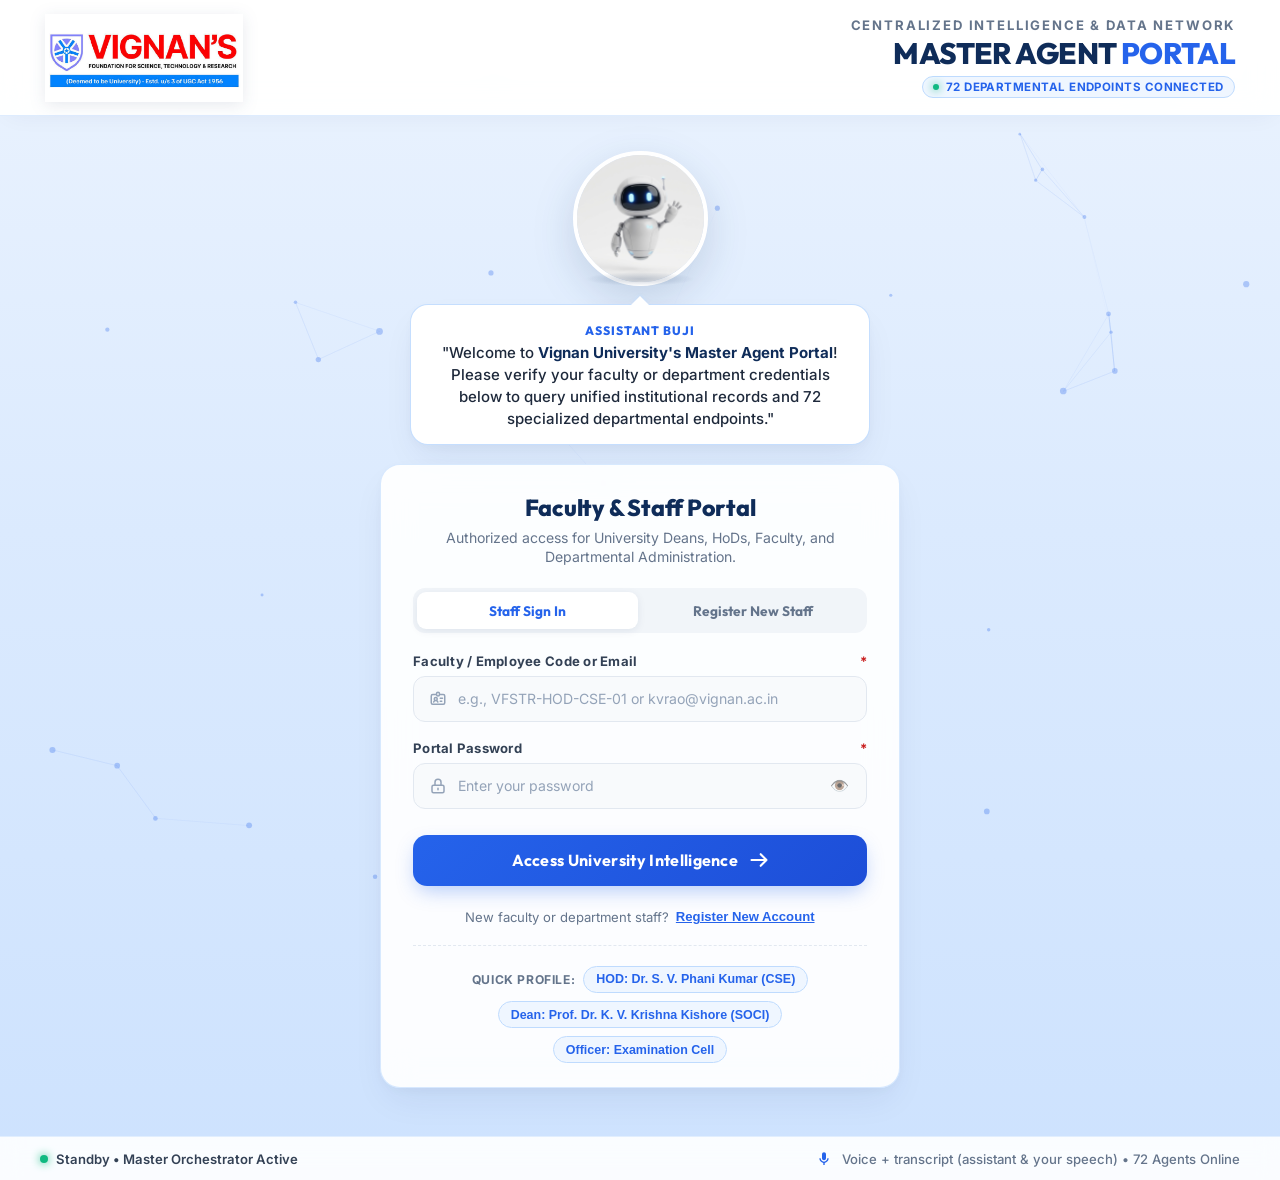
==== public/index.html @ 3d1f936a "feat: integrate official CSE faculty registry (157 members) and department leadership" ====
<!DOCTYPE html>
<html lang="en">
<head>
  <meta charset="UTF-8">
  <meta name="viewport" content="width=device-width, initial-scale=1.0">
  <title>Vignan's University — Master Agent Enterprise Portal</title>
  <meta name="description" content="Official Master Agent Orchestration Portal for Vignan's Foundation for Science, Technology & Research — Unified Intelligence & Departmental Data Access.">
  
  <link rel="stylesheet" href="styles/theme.css?v=9">
  <link rel="stylesheet" href="styles/login.css?v=9">
  <link rel="stylesheet" href="styles/chat.css?v=9">
  
  <!-- Favicon -->
  <link rel="icon" type="image/jpeg" href="assets/vignan university logo.jiff">
</head>
<body>

  <!-- Interactive Constellation Network Canvas (Symbolizing 40 Connected Departmental Agents) -->
  <canvas id="networkCanvas"></canvas>

  <!-- Top University Branding Header -->
  <header class="vignan-header">
    <div class="header-left">
      <img src="assets/vignan university logo.jiff" alt="Vignan's University Logo" class="university-brand-img">
    </div>
    
    <div class="header-right">
      <div class="cse-subtitle">CENTRALIZED INTELLIGENCE &amp; DATA NETWORK</div>
      <h1 class="event-main-title">MASTER AGENT <span>PORTAL</span></h1>
      <div class="master-badge-tag">
        <span class="pulse-dot"></span>
        72 Departmental Endpoints Connected
      </div>
    </div>
  </header>

  <!-- Main Portal Body -->
  <main class="portal-main">

    <!-- =======================================================================
         VIEW 1: FACULTY & STAFF AUTHENTICATION (Initial View)
         ======================================================================= -->
    <section id="loginSection" class="portal-container">
      
      <!-- Buji 3D Mascot Hero -->
      <div class="mascot-hero-section">
        <div class="mascot-avatar-wrapper">
          <img src="assets/buji.jpg" alt="Buji - University Agentic Assistant" class="mascot-avatar-img" id="bujiAvatar">
          <div class="mascot-shadow"></div>
        </div>

        <div class="buji-speech-bubble" id="bujiSpeechBubble">
          <span class="buji-tag">Assistant Buji</span>
          <p class="buji-message" id="bujiGreetingText">
            "Welcome to <strong>Vignan University's Master Agent Portal</strong>! Please verify your faculty or department credentials below to query unified institutional records and 72 specialized departmental endpoints."
          </p>
        </div>
      </div>

      <!-- Auth Card -->
      <div class="auth-card">
        <div class="auth-card-header">
          <h2 class="auth-title">Faculty &amp; Staff Portal</h2>
          <p class="auth-desc">Authorized access for University Deans, HoDs, Faculty, and Departmental Administration.</p>
        </div>

        <!-- Mode Toggle Tabs (Sign In vs Register) -->
        <div class="auth-mode-tabs">
          <button type="button" class="auth-tab-btn active" id="tabBtnSignIn">Staff Sign In</button>
          <button type="button" class="auth-tab-btn" id="tabBtnRegister">Register New Staff</button>
        </div>

        <!-- Live Status / Feedback Alert Banner -->
        <div id="authAlert" class="auth-alert-banner" style="display: none;"></div>

        <!-- 1. Staff Sign In Form -->
        <form id="signInForm" class="auth-form" autocomplete="off">
          <!-- Employee ID / Faculty ID or Email -->
          <div class="form-group">
            <label for="loginEmployeeCode" class="form-label">
              Faculty / Employee Code or Email <span class="required-star">*</span>
            </label>
            <div class="input-wrapper">
              <svg class="input-icon" xmlns="http://www.w3.org/2000/svg" fill="none" viewBox="0 0 24 24" stroke="currentColor">
                <path stroke-linecap="round" stroke-linejoin="round" stroke-width="2" d="M10 6H5a2 2 0 00-2 2v9a2 2 0 002 2h14a2 2 0 002-2V8a2 2 0 00-2-2h-5m-4 0V5a2 2 0 114 0v1m-4 0a2 2 0 104 0m-5 8a2 2 0 100-4 2 2 0 000 4zm0 0c1.306 0 2.417.835 2.83 2M9 14a3.001 3.001 0 00-2.83 2M15 11h3m-3 4h2" />
              </svg>
              <input type="text" id="loginEmployeeCode" class="form-input" placeholder="e.g., VFSTR-HOD-CSE-01 or kvrao@vignan.ac.in" required>
            </div>
          </div>

          <!-- Password -->
          <div class="form-group">
            <label for="loginPassword" class="form-label">
              Portal Password <span class="required-star">*</span>
            </label>
            <div class="input-wrapper">
              <svg class="input-icon" xmlns="http://www.w3.org/2000/svg" fill="none" viewBox="0 0 24 24" stroke="currentColor">
                <path stroke-linecap="round" stroke-linejoin="round" stroke-width="2" d="M12 15v2m-6 4h12a2 2 0 002-2v-6a2 2 0 00-2-2H6a2 2 0 00-2 2v6a2 2 0 002 2zm10-10V7a4 4 0 00-8 0v4h8z" />
              </svg>
              <input type="password" id="loginPassword" class="form-input" placeholder="Enter your password" required>
              <button type="button" class="btn-toggle-pwd" id="toggleLoginPwd" title="Show / Hide Password">
                👁️
              </button>
            </div>
          </div>

          <!-- Submit CTA -->
          <button type="submit" class="btn-submit-portal" id="submitLoginBtn">
            <span>Access University Intelligence</span>
            <svg xmlns="http://www.w3.org/2000/svg" fill="none" viewBox="0 0 24 24" stroke="currentColor">
              <path stroke-linecap="round" stroke-linejoin="round" stroke-width="2.5" d="M14 5l7 7m0 0l-7 7m7-7H3" />
            </svg>
          </button>

          <div class="auth-switch-text">
            <span>New faculty or department staff?</span>
            <button type="button" class="auth-switch-link" id="linkToRegister">Register New Account</button>
          </div>
        </form>

        <!-- 2. Register New Staff Form (Initially Hidden) -->
        <form id="registerForm" class="auth-form" autocomplete="off" style="display: none;">
          <!-- Full Name -->
          <div class="form-group">
            <label for="regFullName" class="form-label">
              Faculty / Staff Name <span class="required-star">*</span>
            </label>
            <div class="input-wrapper">
              <svg class="input-icon" xmlns="http://www.w3.org/2000/svg" fill="none" viewBox="0 0 24 24" stroke="currentColor">
                <path stroke-linecap="round" stroke-linejoin="round" stroke-width="2" d="M16 7a4 4 0 11-8 0 4 4 0 018 0zM12 14a7 7 0 00-7 7h14a7 7 0 00-7-7z" />
              </svg>
              <input type="text" id="regFullName" class="form-input" placeholder="e.g., Dr. A. Sudhakar" required>
            </div>
          </div>

          <!-- Employee ID / Code -->
          <div class="form-group">
            <label for="regEmployeeCode" class="form-label">
              Faculty / Employee Code <span class="required-star">*</span>
            </label>
            <div class="input-wrapper">
              <svg class="input-icon" xmlns="http://www.w3.org/2000/svg" fill="none" viewBox="0 0 24 24" stroke="currentColor">
                <path stroke-linecap="round" stroke-linejoin="round" stroke-width="2" d="M10 6H5a2 2 0 00-2 2v9a2 2 0 002 2h14a2 2 0 002-2V8a2 2 0 00-2-2h-5m-4 0V5a2 2 0 114 0v1m-4 0a2 2 0 104 0m-5 8a2 2 0 100-4 2 2 0 000 4zm0 0c1.306 0 2.417.835 2.83 2M9 14a3.001 3.001 0 00-2.83 2M15 11h3m-3 4h2" />
              </svg>
              <input type="text" id="regEmployeeCode" class="form-input" placeholder="e.g., VFSTR-FAC-2041" required>
            </div>
          </div>

          <!-- University Email -->
          <div class="form-group">
            <label for="regEmail" class="form-label">
              Official University Email <span class="required-star">*</span>
            </label>
            <div class="input-wrapper">
              <svg class="input-icon" xmlns="http://www.w3.org/2000/svg" fill="none" viewBox="0 0 24 24" stroke="currentColor">
                <path stroke-linecap="round" stroke-linejoin="round" stroke-width="2" d="M3 8l7.89 5.26a2 2 0 002.22 0L21 8M5 19h14a2 2 0 002-2V7a2 2 0 00-2-2H5a2 2 0 00-2 2v10a2 2 0 002 2z" />
              </svg>
              <input type="email" id="regEmail" class="form-input" placeholder="e.g., asudhakar@vignan.ac.in" required>
            </div>
          </div>

          <!-- Role & Department Row -->
          <div class="form-row">
            <div class="form-group">
              <label for="regUserRole" class="form-label">Designation / Role</label>
              <div class="input-wrapper">
                <select id="regUserRole" class="form-select">
                  <option value="faculty" selected>Professor / Faculty Member</option>
                  <option value="hod">Head of Department (HoD)</option>
                  <option value="dean">Dean / Directorate</option>
                  <option value="admin">Administrative &amp; Operations Staff</option>
                  <option value="exam">Examination &amp; Academic Cell</option>
                </select>
              </div>
            </div>

            <div class="form-group">
              <label for="regDepartment" class="form-label">Department</label>
              <div class="input-wrapper">
                <select id="regDepartment" class="form-select">
                  <option value="CSE">CSE Dept</option>
                  <option value="AIML">AIML Dept</option>
                  <option value="IT">IT Dept</option>
                  <option value="ECE">ECE Dept</option>
                  <option value="MECH">MECH Dept</option>
                  <option value="BIOTECH">BIOTECH Dept</option>
                  <option value="ACADEMICS">Dean Academics</option>
                  <option value="RESEARCH">Dean R&amp;D</option>
                  <option value="COE">Exam Cell (CoE)</option>
                  <option value="CENTRAL">Central Admin</option>
                </select>
              </div>
            </div>
          </div>

          <!-- Password -->
          <div class="form-group">
            <label for="regPassword" class="form-label">
              Create Password (min 4 chars) <span class="required-star">*</span>
            </label>
            <div class="input-wrapper">
              <svg class="input-icon" xmlns="http://www.w3.org/2000/svg" fill="none" viewBox="0 0 24 24" stroke="currentColor">
                <path stroke-linecap="round" stroke-linejoin="round" stroke-width="2" d="M12 15v2m-6 4h12a2 2 0 002-2v-6a2 2 0 00-2-2H6a2 2 0 00-2 2v6a2 2 0 002 2zm10-10V7a4 4 0 00-8 0v4h8z" />
              </svg>
              <input type="password" id="regPassword" class="form-input" placeholder="Create a secure password" minlength="4" required>
              <button type="button" class="btn-toggle-pwd" id="toggleRegPwd" title="Show / Hide Password">
                👁️
              </button>
            </div>
          </div>

          <!-- Submit CTA -->
          <button type="submit" class="btn-submit-portal" id="submitRegisterBtn">
            <span>Register Faculty Account</span>
            <svg xmlns="http://www.w3.org/2000/svg" fill="none" viewBox="0 0 24 24" stroke="currentColor">
              <path stroke-linecap="round" stroke-linejoin="round" stroke-width="2.5" d="M14 5l7 7m0 0l-7 7m7-7H3" />
            </svg>
          </button>

          <div class="auth-switch-text">
            <span>Already have an account?</span>
            <button type="button" class="auth-switch-link" id="linkToSignIn">Sign In with Credentials</button>
          </div>
        </form>

        <!-- Quick Demo Chips for Faculty & Staff -->
        <div class="quick-demo-section" id="quickDemoSection">
          <span class="quick-demo-label">Quick Profile:</span>
          <button type="button" class="demo-chip-btn" id="quickHodBtn">HOD: Dr. S. V. Phani Kumar (CSE)</button>
          <button type="button" class="demo-chip-btn" id="quickDeanBtn">Dean: Prof. Dr. K. V. Krishna Kishore (SOCI)</button>
          <button type="button" class="demo-chip-btn" id="quickExamBtn">Officer: Examination Cell</button>
        </div>
      </div>
    </section>

    <!-- =======================================================================
         VIEW 2: UNIVERSITY INTELLIGENCE CHAMBERS (4 Official Groups)
         ======================================================================= -->
    <section id="chamberSection" class="chamber-view">
      <div class="chamber-header">
        <div class="buji-tag" id="userWelcomeBadge">Welcome to Vignan Agent Network</div>
        <h2 class="chamber-title">Select an Agent Chamber</h2>
        <p class="chamber-subtitle">Choose a category to enter a scoped chatbot or use the Master Agent for composite multi-agent queries.</p>
      </div>

      <div class="chamber-grid">
        <!-- Omnipresent Global Master Agent Card -->
        <div class="chamber-card global-master-card" id="cardGlobalMaster" data-scope="global">
          <span class="chamber-badge">✦ Recommended for University Staff &amp; Leadership</span>
          <h3 class="chamber-card-title">Unified Master Agent (All 72 Agents Hub)</h3>
          <p class="chamber-card-desc">
            Autonomous multi-agent coordinator. Decomposes cross-cutting university queries, dispatches in parallel across the Groq Key Pool (round-robin), and synthesizes consolidated institutional intelligence from all 72 endpoints.
          </p>
          <div class="chamber-subparts-list">
            <span class="subpart-pill">Cross-Category Synthesis</span>
            <span class="subpart-pill">Parallel Groq Key Dispatch</span>
            <span class="subpart-pill">All 72 Specialized Agents</span>
            <span class="subpart-pill">14 Sub-Categories</span>
          </div>
          <div class="chamber-enter-btn">
            <span>Launch Master Orchestrator Chatbot</span> ➜
          </div>
        </div>

        <!-- Category 1: Academic Lifecycle & Faculty Governance -->
        <div class="chamber-card" data-category="1" data-title="Academic Lifecycle & Faculty Governance">
          <span class="chamber-badge">Category 1 &bull; 20 Agents</span>
          <h3 class="chamber-card-title">Academic Lifecycle &amp; Faculty Governance</h3>
          <p class="chamber-card-desc">Curriculum standards, syllabus audits, course repositories, timetable optimization, examination management, question paper generation, grading, and faculty workload governance.</p>
          <div class="chamber-subparts-list">
            <span class="subpart-pill">Group 1: Academics (10 Agents)</span>
            <span class="subpart-pill">Group 5: Examinations (6 Agents)</span>
            <span class="subpart-pill">Group 11: Faculty Management (4 Agents)</span>
          </div>
          <div class="chamber-enter-btn">
            <span>Explore Category 1 (20 Endpoints)</span> ➜
          </div>
        </div>

        <!-- Category 2: Student Success, Admissions & Support Services -->
        <div class="chamber-card" data-category="2" data-title="Student Success, Admissions & Support Services">
          <span class="chamber-badge">Category 2 &bull; 23 Agents</span>
          <h3 class="chamber-card-title">Student Success, Admissions &amp; Support Services</h3>
          <p class="chamber-card-desc">The complete student journey: enquiry admissions, biometric attendance monitoring, academic risk forecasting, fee management, scholarships, student affairs, and 24/7 helpdesk.</p>
          <div class="chamber-subparts-list">
            <span class="subpart-pill">Group 2: Attendance &amp; Performance (6)</span>
            <span class="subpart-pill">Group 6: Admissions (4)</span>
            <span class="subpart-pill">Group 7: Fee &amp; Finance (4)</span>
            <span class="subpart-pill">Group 8: Student Affairs (5)</span>
            <span class="subpart-pill">Group 13: Student Support (4)</span>
          </div>
          <div class="chamber-enter-btn">
            <span>Explore Category 2 (23 Endpoints)</span> ➜
          </div>
        </div>

        <!-- Category 3: Research, Industry Partnerships & Career Placements -->
        <div class="chamber-card" data-category="3" data-title="Research, Industry Partnerships & Career Placements">
          <span class="chamber-badge">Category 3 &bull; 17 Agents</span>
          <h3 class="chamber-card-title">Research, Industry &amp; Career Placements</h3>
          <p class="chamber-card-desc">University innovation ecosystem: Scopus/WoS publication monitoring, journal quartile verification (Q1-Q4), grant funding calls, patents, corporate MoUs, internships, and campus placements.</p>
          <div class="chamber-subparts-list">
            <span class="subpart-pill">Group 3: Research Agents (9)</span>
            <span class="subpart-pill">Group 4: Extension &amp; Outreach (4)</span>
            <span class="subpart-pill">Group 9: Placement &amp; Careers (4)</span>
          </div>
          <div class="chamber-enter-btn">
            <span>Explore Category 3 (17 Endpoints)</span> ➜
          </div>
        </div>

        <!-- Category 4: Institutional Strategy, IQAC & Analytics Intelligence -->
        <div class="chamber-card" data-category="4" data-title="Institutional Strategy, IQAC & Analytics Intelligence">
          <span class="chamber-badge">Category 4 &bull; 12 Agents</span>
          <h3 class="chamber-card-title">Institutional Strategy, IQAC &amp; Analytics</h3>
          <p class="chamber-card-desc">Executive decision support: statutory university policies, regulatory compliance, circulars, IQAC quality criteria, automated accreditation reporting, and institutional KPI dashboards.</p>
          <div class="chamber-subparts-list">
            <span class="subpart-pill">Group 10: Policies &amp; Governance (5)</span>
            <span class="subpart-pill">Group 12: Documentation &amp; Reporting (3)</span>
            <span class="subpart-pill">Group 14: Advanced &amp; Composite (4)</span>
          </div>
          <div class="chamber-enter-btn">
            <span>Explore Category 4 (12 Endpoints)</span> ➜
          </div>
        </div>
      </div>

      <div style="text-align: center;">
        <button id="btnBackToLogin" class="demo-chip-btn" style="padding: 0.5rem 1.4rem; font-size: 0.88rem;">
          ← Return to Login / Switch User
        </button>
      </div>
    </section>

    <!-- =======================================================================
         VIEW 3: CHATBOT INTERFACE (Matching Reference Image)
         ======================================================================= -->
    <section id="chatSection" class="chat-view-container">
      
      <!-- Top Chat Navigation & Scope Bar -->
      <div class="chat-nav-bar">
        <div class="chat-nav-left">
          <button id="btnBackToChambers" class="btn-back-nav">
            ← Back to Chambers
          </button>
          <div class="chat-scope-badge">
            <div class="chat-scope-icon" id="chatScopeIcon">⚡</div>
            <div class="chat-scope-info">
              <span class="chat-scope-title" id="chatScopeTitle">Unified Master Agent</span>
              <span class="chat-scope-desc" id="chatScopeDesc">All 72 University Hackathon Agents Connected</span>
            </div>
          </div>
        </div>
        
        <div class="chat-nav-right">
          <button id="btnExportSessionReport" class="btn-report-export-nav" title="Download Official Master Agent Executive Report & Audit Dossier">
            📄 Export Report
          </button>
          <button id="btnOpenTraceLogs" class="btn-trace-modal-trigger" title="Inspect Live MongoDB Query Traces & Pipeline Decomposition">
            🔬 Pipeline Audit Trace
          </button>
          <a id="btnOpenDeployment" href="#" target="_blank" class="btn-open-deployment" style="display: none;">
            🌐 Open Deployed App ↗
          </a>
          <div class="chat-tab-toggle" id="chatTabToggle" style="display: none;">
            <button id="tabBtnChat" class="tab-toggle-btn active">💬 Master Chat</button>
            <button id="tabBtnLive" class="tab-toggle-btn">🖥️ Live Webview</button>
          </div>
          <span class="mode-pill global" id="chatModePill">Global Master</span>
        </div>
      </div>

      <!-- Main Chat Card -->
      <div class="chat-main-card" id="chatMainCard">
        
        <!-- Assistant Hero in Chat Header -->
        <div class="chat-buji-hero">
          <img src="assets/buji.jpg" alt="Buji Assistant" class="chat-buji-avatar">
          <div class="chat-buji-meta">
            <h3>Buji &bull; Master Intelligence Orchestrator</h3>
            <p id="chatHeroSubtitle">Ask any university operational query. The orchestrator decomposes complex requests, fans out to relevant agents via Groq keys, and synthesizes one verified answer.</p>
          </div>
        </div>

        <!-- Live Agent Execution Trace Ticker -->
        <div class="agent-trace-ticker" id="agentTraceTicker">
          <span>⚡ Orchestration Pipeline:</span>
          <div class="trace-steps" id="traceStepsContainer">
            <span class="trace-step-chip">● System Ready</span>
            <span class="trace-step-chip">Groq Key Pool: Active (4 Keys)</span>
          </div>
        </div>

        <!-- Messages Area (matching reference screenshot layout) -->
        <div class="chat-messages-scroll" id="chatMessagesScroll">
          <!-- Initial Assistant Message 1 -->
          <div class="message-row assistant">
            <div class="message-header">
              <span class="message-sender">ASSISTANT BUJI</span>
              <span class="message-timestamp">10:30 AM</span>
            </div>
            <div class="message-body">
              <p>Hi, I'm <strong>Buji</strong>, your Vignan University Master Agent assistant. I am connected to all 40 specialized agents across <strong>Academics</strong>, <strong>Attendance &amp; Student Performance</strong>, <strong>Research</strong>, and <strong>Extension &amp; Outreach</strong>.</p>
              <p>How may I assist your department or administrative inquiries today?</p>
            </div>
          </div>
        </div>

        <!-- Quick Query Suggestion Chips -->
        <div class="quick-prompt-chips" id="quickPromptChips">
          <span style="font-size: 0.74rem; font-weight: 700; color: #94A3B8; text-transform: uppercase;">Quick Insights:</span>
          <button class="chip-suggestion-btn" data-query="Show 2nd year CGPA statistics and toppers">🏆 2nd Year CGPA &amp; Toppers</button>
          <button class="chip-suggestion-btn" data-query="Show timetable for 2nd year sec 1">📅 2nd Year Sec 1 Timetable</button>
          <button class="chip-suggestion-btn" data-query="Show 3rd year CGPA statistics and toppers">🏆 3rd Year CGPA &amp; Toppers</button>
          <button class="chip-suggestion-btn" data-query="Show faculty directory">👨‍🏫 CSE Faculty Directory</button>
          <button class="chip-suggestion-btn" data-query="What is the timetable and classroom of 251FA04024">🎓 Student Schedule: 251FA04024</button>
          <button class="chip-suggestion-btn" data-query="Classes of Dr. Satish Kumar Satti">📚 Faculty Classes: Dr. Satish</button>
        </div>

        <!-- Chat Prompt Input Bar (matching screenshot) -->
        <div class="chat-input-area">
          <div class="chat-input-wrapper">
            <input type="text" id="chatPromptInput" class="chat-prompt-input" placeholder="Ask a question for the university agents (e.g., timetable, research grants, attendance analysis)...">
          </div>
          <button id="btnSendChat" class="btn-send-chat" title="Send Query">
            <svg xmlns="http://www.w3.org/2000/svg" viewBox="0 0 24 24" fill="currentColor">
              <path d="M2.01 21L23 12 2.01 3 2 10l15 2-15 2z"/>
            </svg>
          </button>
      </div>

      <!-- Embedded Live App Webview (Toggled via Live Webview button) -->
      <div id="liveAppIframeContainer" class="live-app-iframe-container" style="display: none;">
        <div class="iframe-top-bar">
          <div>
            <span style="color:#64748B;font-size:0.75rem;font-weight:700;">LIVE DEPLOYED AGENT:</span>
            <span class="iframe-url-display" id="iframeUrlDisplay">https://api.vignan.ac.in/...</span>
          </div>
          <div class="iframe-actions">
            <button id="btnSetCustomLink" class="btn-iframe-tool" title="Update or override the deployment URL">✏️ Edit URL</button>
            <a id="btnIframePopout" href="#" target="_blank" class="btn-iframe-tool">↗ Open in New Tab</a>
            <button id="btnIframeClose" class="btn-iframe-tool">✕ Back to Chat</button>
          </div>
        </div>
        <div class="iframe-wrapper">
          <iframe id="liveAppIframe" src="" frameborder="0" sandbox="allow-scripts allow-same-origin allow-forms allow-popups"></iframe>
        </div>
      </div>
    </section>

    <!-- =======================================================================
         INTERACTIVE AGENT DRAWER MODAL (For Sub-Agent Exploration)
         ======================================================================= -->
    <div id="agentDrawerModal" class="agent-drawer-modal">
      <div class="agent-drawer-card">
        <div class="drawer-header">
          <div class="drawer-title-group">
            <h3 id="drawerGroupTitle">Category 1: Academic Lifecycle &amp; Faculty Governance</h3>
            <p id="drawerGroupDesc">Select a specialized hackathon agent to chat directly with its dedicated endpoint, or launch external web application.</p>
          </div>
          <button id="btnCloseDrawer" class="btn-close-drawer">&times;</button>
        </div>

        <!-- Sub-Category Filter Tabs & Search Bar -->
        <div class="drawer-subcat-bar" id="drawerSubcatBar">
          <!-- Dynamically populated with Sub-Category tabs -->
        </div>

        <div class="drawer-search-container">
          <input type="text" id="drawerAgentSearch" placeholder="🔍 Search among sub-agents (e.g., Question Paper, Attendance, Agent 31)..." class="drawer-search-input">
          <span id="drawerAgentCountBadge" class="drawer-count-badge">72 Agents</span>
        </div>

        <div class="drawer-agents-grid" id="drawerAgentsGrid">
          <!-- Populated dynamically via JS from agents.json -->
        </div>
      </div>
    </div>

    <!-- =======================================================================
         PIPELINE AUDIT TRACE MODAL (Live MongoDB Traces & Groq Pool Stats)
         ======================================================================= -->
    <div id="traceModal" class="agent-drawer-modal" style="display: none;">
      <div class="agent-drawer-card trace-modal-card">
        <div class="drawer-header">
          <div class="drawer-title-group">
            <h3 style="display: flex; align-items: center; gap: 0.5rem;">
              <span>🔬</span> Master Agent Pipeline Audit Trail
            </h3>
            <p>Live execution traces recorded in MongoDB (<code>query_logs</code> collection), Groq key pool rotation, and sub-agent dispatch latencies.</p>
          </div>
          <button id="btnCloseTraceModal" class="btn-close-drawer">&times;</button>
        </div>
        
        <div class="trace-pool-stats" id="tracePoolStats">
          <!-- Populated dynamically via JS -->
        </div>

        <div class="trace-logs-list" id="traceLogsList">
          <!-- Populated dynamically via JS -->
        </div>
      </div>
    </div>

    <!-- =======================================================================
         REPORT EXPORT MODAL (Download / Export Master Agent Reports)
         ======================================================================= -->
    <div id="reportExportModal" class="agent-drawer-modal" style="display: none;">
      <div class="agent-drawer-card report-modal-card">
        <div class="drawer-header">
          <div class="drawer-title-group">
            <h3 style="display: flex; align-items: center; gap: 0.5rem;">
              <span>📑</span> Master Agent Executive Report Export
            </h3>
            <p>Generate and download verified executive audit dossiers for university governance, HoD review, and NBA/NAAC compliance committees.</p>
          </div>
          <button id="btnCloseReportModal" class="btn-close-drawer">&times;</button>
        </div>

        <div class="report-modal-body">
          <div class="report-export-scope-selection">
            <label class="report-modal-label">Select Report Scope:</label>
            <div class="report-scope-options">
              <label class="report-scope-option active" id="scopeOptLatest">
                <input type="radio" name="exportScope" value="latest" checked>
                <div class="option-content">
                  <span class="option-title">🎯 Latest Master Agent Report</span>
                  <span class="option-desc">Download the most recent executive analysis, findings, and verified citations.</span>
                </div>
              </label>
              <label class="report-scope-option" id="scopeOptSession">
                <input type="radio" name="exportScope" value="session">
                <div class="option-content">
                  <span class="option-title">📚 Full Session Audit Dossier</span>
                  <span class="option-desc">Consolidate all queries and multi-agent synthesis findings from this session.</span>
                </div>
              </label>
            </div>
          </div>

          <div class="report-export-format-selection">
            <label class="report-modal-label">Choose Export Format:</label>
            <div class="export-format-grid">
              <div class="format-card" data-format="pdf">
                <div class="format-card-icon">🖨️</div>
                <div class="format-card-info">
                  <strong>Official PDF / Printable</strong>
                  <p>Formatted letterhead with official seal, metadata table, and watermark.</p>
                </div>
                <button type="button" class="btn-format-download" data-format="pdf">Print / PDF</button>
              </div>

              <div class="format-card" data-format="markdown">
                <div class="format-card-icon">📝</div>
                <div class="format-card-info">
                  <strong>Markdown (.md)</strong>
                  <p>GitHub-flavored markdown with structured tables and telemetry trace.</p>
                </div>
                <button type="button" class="btn-format-download" data-format="markdown">Download .md</button>
              </div>

              <div class="format-card" data-format="text">
                <div class="format-card-icon">📄</div>
                <div class="format-card-info">
                  <strong>Executive Brief (.txt)</strong>
                  <p>Clean plain text suitable for university circulars and notices.</p>
                </div>
                <button type="button" class="btn-format-download" data-format="text">Download .txt</button>
              </div>

              <div class="format-card" data-format="json">
                <div class="format-card-icon">📦</div>
                <div class="format-card-info">
                  <strong>Audit JSON (.json)</strong>
                  <p>Raw JSON telemetry trace, decomposition data, and key timings.</p>
                </div>
                <button type="button" class="btn-format-download" data-format="json">Download .json</button>
              </div>
            </div>
          </div>
        </div>

        <div class="report-modal-footer">
          <div class="modal-footer-notice">
            <span>🔒 All reports cryptographically timestamped and aligned with NBA Criterion 1–10.</span>
          </div>
          <button type="button" id="btnCancelReportModal" class="demo-chip-btn">Close</button>
        </div>
      </div>
    </div>

  </main>

  <!-- Toast Notification Container -->
  <div id="vignanToastContainer" class="vignan-toast-container"></div>

  <!-- Bottom System Status Bar (matching reference screenshot) -->
  <footer class="portal-footer-bar">
    <div class="footer-left">
      <span class="status-dot"></span>
      <span id="footerStatusText">Standby &bull; Master Orchestrator Active</span>
    </div>
    
    <div class="footer-right">
      <svg xmlns="http://www.w3.org/2000/svg" viewBox="0 0 24 24" fill="currentColor">
        <path d="M12 14c1.66 0 3-1.34 3-3V5c0-1.66-1.34-3-3-3S9 3.34 9 5v6c0 1.66 1.34 3 3 3z"/>
        <path d="M17 11c0 2.76-2.24 5-5 5s-5-2.24-5-5H5c0 3.53 2.61 6.43 6 6.92V21h2v-3.08c3.39-.49 6-3.39 6-6.92h-2z"/>
      </svg>
      <span>Voice + transcript (assistant &amp; your speech) &bull; 72 Agents Online</span>
    </div>
  </footer>

  <script src="js/app.js?v=10"></script>
</body>
</html>
---- public/styles/theme.css ----
/* ==========================================================================
   Vignan's University — Agentic AI Day 2026 Design Tokens & Theme
   ========================================================================== */

@import url('https://fonts.googleapis.com/css2?family=Inter:wght@400;500;600;700;800&family=Outfit:wght@500;600;700;800;900&family=JetBrains+Mono:wght@500;600&display=swap');

:root {
  /* Brand Palette */
  --vignan-red: #C81E1E;
  --vignan-red-light: #FEE2E2;
  --vignan-navy: #0F2C59;
  --vignan-navy-light: #1E3A8A;
  --vignan-navy-dark: #081B38;
  
  /* Primary Action Blues */
  --primary-blue: #2563EB;
  --primary-blue-hover: #1D4ED8;
  --primary-blue-light: #EFF6FF;
  --primary-blue-glow: rgba(37, 99, 235, 0.25);

  /* Backgrounds & Surfaces */
  --bg-gradient-top: #EBF3FE;
  --bg-gradient-mid: #DBEAFE;
  --bg-gradient-bottom: #CDE2FE;
  --card-bg: #FFFFFF;
  --card-bg-glass: rgba(255, 255, 255, 0.92);
  
  /* Text Colors */
  --text-title: #0F2C59;
  --text-body: #1E293B;
  --text-muted: #64748B;
  --text-light: #94A3B8;

  /* Borders & Shadows */
  --border-subtle: #E2E8F0;
  --border-active: #93C5FD;
  --border-card: rgba(191, 219, 254, 0.6);
  
  --shadow-sm: 0 2px 4px rgba(15, 44, 89, 0.04);
  --shadow-card: 0 16px 36px -8px rgba(15, 44, 89, 0.08), 0 4px 12px rgba(15, 44, 89, 0.03);
  --shadow-card-hover: 0 24px 48px -10px rgba(15, 44, 89, 0.12), 0 8px 16px rgba(15, 44, 89, 0.05);
  --shadow-button: 0 8px 20px -4px rgba(37, 99, 235, 0.35);

  /* Status */
  --status-green: #10B981;
  --status-green-glow: rgba(16, 185, 129, 0.3);

  /* Fonts */
  --font-heading: 'Outfit', -apple-system, BlinkMacSystemFont, sans-serif;
  --font-body: 'Inter', -apple-system, BlinkMacSystemFont, sans-serif;
  --font-mono: 'JetBrains Mono', monospace;

  /* Transitions */
  --transition-fast: 0.18s cubic-bezier(0.16, 1, 0.3, 1);
  --transition-smooth: 0.35s cubic-bezier(0.16, 1, 0.3, 1);
}

/* Global Reset */
*, *::before, *::after {
  box-sizing: border-box;
  margin: 0;
  padding: 0;
}

img {
  max-width: 100%;
  height: auto;
  display: block;
}

body {
  font-family: var(--font-body);
  color: var(--text-body);
  background: linear-gradient(180deg, var(--bg-gradient-top) 0%, var(--bg-gradient-mid) 45%, var(--bg-gradient-bottom) 100%);
  min-height: 100vh;
  display: flex;
  flex-direction: column;
  position: relative;
  overflow-x: hidden;
  -webkit-font-smoothing: antialiased;
}

/* Background Constellation / Neural Network Canvas */
#networkCanvas {
  position: fixed;
  top: 0;
  left: 0;
  width: 100%;
  height: 100%;
  pointer-events: none;
  z-index: 0;
  opacity: 0.65;
}

/* Top Institutional Header */
.vignan-header {
  position: sticky;
  top: 0;
  z-index: 100;
  display: flex;
  justify-content: space-between;
  align-items: center;
  padding: 0.85rem 2.8rem;
  background: rgba(255, 255, 255, 0.96);
  backdrop-filter: blur(14px);
  -webkit-backdrop-filter: blur(14px);
  border-bottom: 1px solid rgba(219, 234, 254, 0.9);
  box-shadow: 0 4px 24px -8px rgba(15, 44, 89, 0.07);
}

.header-left {
  display: flex;
  align-items: center;
}

.university-brand-img, .university-brand-svg {
  height: 88px;
  width: auto;
  max-width: 500px;
  object-fit: contain;
  filter: drop-shadow(0 3px 8px rgba(15, 44, 89, 0.1));
  transition: transform var(--transition-fast);
}

.university-brand-img:hover {
  transform: scale(1.02);
}

.card-university-logo {
  display: block;
  height: 72px;
  max-height: 78px;
  max-width: 360px;
  width: auto;
  object-fit: contain;
  margin: 0 auto 1.1rem auto;
  filter: drop-shadow(0 2px 6px rgba(15, 44, 89, 0.08));
}

.chamber-university-logo {
  display: block;
  height: 85px;
  max-height: 92px;
  max-width: 420px;
  width: auto;
  object-fit: contain;
  margin: 0 auto 1.3rem auto;
  filter: drop-shadow(0 2px 6px rgba(15, 44, 89, 0.08));
}

.footer-mini-logo {
  height: 28px;
  max-width: 150px;
  width: auto;
  object-fit: contain;
  opacity: 0.95;
  margin-right: 0.5rem;
  display: inline-block;
  vertical-align: middle;
}

.header-right {
  display: flex;
  flex-direction: column;
  align-items: flex-end;
  text-align: right;
}

.cse-subtitle {
  font-family: var(--font-body);
  font-size: 0.82rem;
  font-weight: 700;
  letter-spacing: 0.14em;
  color: #64748B;
  text-transform: uppercase;
  margin-bottom: 0.2rem;
}

.event-main-title {
  font-family: var(--font-heading);
  font-size: 1.85rem;
  font-weight: 800;
  color: var(--vignan-navy);
  letter-spacing: -0.02em;
  line-height: 1.15;
}

.event-main-title span {
  color: var(--primary-blue);
}

.master-badge-tag {
  display: inline-flex;
  align-items: center;
  gap: 0.4rem;
  margin-top: 0.35rem;
  padding: 0.2rem 0.65rem;
  background: #EFF6FF;
  border: 1px solid #BFDBFE;
  border-radius: 9999px;
  font-size: 0.72rem;
  font-weight: 700;
  color: var(--primary-blue);
  letter-spacing: 0.04em;
  text-transform: uppercase;
}

.master-badge-tag .pulse-dot {
  width: 6px;
  height: 6px;
  border-radius: 50%;
  background-color: var(--status-green);
  box-shadow: 0 0 8px var(--status-green);
  animation: pulseGreen 2s infinite;
}

@keyframes pulseGreen {
  0% { transform: scale(0.95); opacity: 0.8; }
  50% { transform: scale(1.3); opacity: 1; }
  100% { transform: scale(0.95); opacity: 0.8; }
}

/* Floating Buji Robot Animation */
@keyframes floatRobot {
  0% { transform: translateY(0px) rotate(0deg); }
  50% { transform: translateY(-12px) rotate(1deg); }
  100% { transform: translateY(0px) rotate(0deg); }
}

@keyframes shadowPulse {
  0% { transform: scale(1); opacity: 0.25; }
  50% { transform: scale(0.85); opacity: 0.15; }
  100% { transform: scale(1); opacity: 0.25; }
}

/* Responsive adjustments */
@media (max-width: 900px) {
  .vignan-header {
    flex-direction: column;
    gap: 0.8rem;
    padding: 1rem 1.5rem;
    text-align: center;
  }
  .header-right {
    align-items: center;
    text-align: center;
  }
  .university-brand-svg {
    max-width: 360px;
    height: 52px;
  }
}
---- public/styles/login.css ----
/* ==========================================================================
   Vignan's University — Login Page Styles
   ========================================================================== */

.portal-main {
  position: relative;
  z-index: 5;
  flex: 1;
  display: flex;
  flex-direction: column;
  align-items: center;
  justify-content: center;
  padding: 2.2rem 1.5rem 3rem 1.5rem;
}

.portal-container {
  width: 100%;
  max-width: 540px;
  display: flex;
  flex-direction: column;
  align-items: center;
  margin: 0 auto;
}

/* Mascot Hero Section */
.mascot-hero-section {
  display: flex;
  flex-direction: column;
  align-items: center;
  margin-bottom: 1.2rem;
  position: relative;
}

.mascot-avatar-wrapper {
  position: relative;
  width: 135px;
  height: 135px;
  display: flex;
  justify-content: center;
  align-items: center;
}

.mascot-avatar-img {
  width: 100%;
  height: 100%;
  object-fit: cover;
  border-radius: 50%;
  animation: floatRobot 4s ease-in-out infinite;
  filter: drop-shadow(0 14px 20px rgba(15, 44, 89, 0.15));
  border: 4px solid #FFFFFF;
  background: radial-gradient(circle, #EFF6FF 0%, #DBEAFE 100%);
  transition: transform var(--transition-smooth);
}

.mascot-avatar-wrapper:hover .mascot-avatar-img {
  transform: scale(1.04) translateY(-10px);
}

.mascot-shadow {
  position: absolute;
  bottom: 0px;
  width: 110px;
  height: 14px;
  background: radial-gradient(ellipse, rgba(15, 44, 89, 0.22) 0%, rgba(15, 44, 89, 0) 70%);
  border-radius: 50%;
  animation: shadowPulse 4s ease-in-out infinite;
}

/* Buji Interactive Speech Bubble */
.buji-speech-bubble {
  margin-top: 1.1rem;
  background: #FFFFFF;
  border: 1px solid rgba(191, 219, 254, 0.9);
  padding: 0.9rem 1.4rem;
  border-radius: 18px;
  box-shadow: var(--shadow-card);
  max-width: 460px;
  text-align: center;
  position: relative;
  animation: fadeInBubble 0.6s ease-out;
}

.buji-speech-bubble::before {
  content: '';
  position: absolute;
  top: -9px;
  left: 50%;
  transform: translateX(-50%);
  border-width: 0 9px 9px 9px;
  border-style: solid;
  border-color: transparent transparent #FFFFFF transparent;
  filter: drop-shadow(0 -2px 1px rgba(191, 219, 254, 0.5));
}

.buji-tag {
  display: inline-block;
  font-family: var(--font-heading);
  font-size: 0.76rem;
  font-weight: 800;
  color: var(--primary-blue);
  letter-spacing: 0.08em;
  text-transform: uppercase;
  margin-bottom: 0.25rem;
}

.buji-message {
  font-size: 0.94rem;
  color: var(--text-body);
  line-height: 1.45;
  font-weight: 500;
}

.buji-message strong {
  color: var(--vignan-navy);
}

@keyframes fadeInBubble {
  from { opacity: 0; transform: translateY(8px); }
  to { opacity: 1; transform: translateY(0); }
}

/* Auth Card */
.auth-card {
  width: 100%;
  max-width: 520px;
  background: var(--card-bg-glass);
  backdrop-filter: blur(16px);
  -webkit-backdrop-filter: blur(16px);
  border: 1px solid var(--border-card);
  border-radius: 20px;
  padding: 1.75rem 2rem 1.5rem 2rem;
  box-shadow: var(--shadow-card);
  transition: box-shadow var(--transition-smooth);
  overflow: hidden;
  box-sizing: border-box;
}

.auth-card:hover {
  box-shadow: var(--shadow-card-hover);
}

.auth-card-header {
  margin-bottom: 1.3rem;
  text-align: center;
  display: flex;
  flex-direction: column;
  align-items: center;
}

.card-university-logo {
  display: block;
  height: 72px;
  max-height: 78px;
  max-width: 360px;
  width: auto;
  object-fit: contain;
  margin: 0 auto 1.1rem auto;
  filter: drop-shadow(0 2px 6px rgba(15, 44, 89, 0.08));
}

.auth-title {
  font-family: var(--font-heading);
  font-size: 1.45rem;
  font-weight: 800;
  color: var(--vignan-navy);
  margin-bottom: 0.35rem;
  letter-spacing: -0.01em;
}

.auth-desc {
  font-size: 0.88rem;
  color: var(--text-muted);
  line-height: 1.4;
}

/* Mode Switcher Tabs */
.auth-mode-tabs {
  display: flex;
  background: #F1F5F9;
  border-radius: 12px;
  padding: 4px;
  margin-bottom: 1.25rem;
  gap: 4px;
}

.auth-tab-btn {
  flex: 1;
  padding: 0.6rem 1rem;
  border: none;
  background: transparent;
  font-family: var(--font-heading);
  font-size: 0.86rem;
  font-weight: 700;
  color: #64748B;
  border-radius: 9px;
  cursor: pointer;
  transition: all var(--transition-fast);
}

.auth-tab-btn:hover {
  color: var(--vignan-navy);
}

.auth-tab-btn.active {
  background: #FFFFFF;
  color: var(--primary-blue);
  box-shadow: 0 2px 8px rgba(15, 44, 89, 0.08);
}

/* Alert Banner */
.auth-alert-banner {
  padding: 0.75rem 1rem;
  border-radius: 10px;
  font-size: 0.84rem;
  font-weight: 600;
  line-height: 1.4;
  margin-bottom: 1rem;
  display: flex;
  align-items: center;
  gap: 0.5rem;
  animation: fadeInBubble 0.3s ease-out;
}

.auth-alert-banner.error {
  background: #FEF2F2;
  border: 1px solid #FECACA;
  color: #DC2626;
}

.auth-alert-banner.success {
  background: #F0FDF4;
  border: 1px solid #BBF7D0;
  color: #16A34A;
}

.auth-alert-banner.info {
  background: #EFF6FF;
  border: 1px solid #BFDBFE;
  color: #2563EB;
}

/* Password Toggle Button */
.btn-toggle-pwd {
  position: absolute;
  right: 0.85rem;
  background: transparent;
  border: none;
  font-size: 0.95rem;
  cursor: pointer;
  padding: 0.25rem;
  opacity: 0.65;
  transition: opacity var(--transition-fast);
}

.btn-toggle-pwd:hover {
  opacity: 1;
}

/* Auth Switch Links */
.auth-switch-text {
  text-align: center;
  font-size: 0.82rem;
  color: #64748B;
  display: flex;
  align-items: center;
  justify-content: center;
  gap: 0.4rem;
  margin-top: 0.3rem;
}

.auth-switch-link {
  background: none;
  border: none;
  color: var(--primary-blue);
  font-weight: 700;
  font-size: 0.82rem;
  cursor: pointer;
  text-decoration: underline;
  padding: 0;
}

.auth-switch-link:hover {
  color: #1D4ED8;
}

/* Form Groups */
.auth-form {
  display: flex;
  flex-direction: column;
  gap: 1.15rem;
}

.form-group {
  display: flex;
  flex-direction: column;
  gap: 0.4rem;
}

.form-label {
  font-size: 0.82rem;
  font-weight: 700;
  color: #334155;
  letter-spacing: 0.02em;
  display: flex;
  justify-content: space-between;
  align-items: center;
}

.form-label .required-star {
  color: var(--vignan-red);
}

.input-wrapper {
  position: relative;
  display: flex;
  align-items: center;
}

.input-icon {
  position: absolute;
  left: 1rem;
  width: 18px;
  height: 18px;
  color: #94A3B8;
  pointer-events: none;
  transition: color var(--transition-fast);
}

.form-input, .form-select {
  width: 100%;
  padding: 0.82rem 1rem 0.82rem 2.75rem;
  font-family: var(--font-body);
  font-size: 0.92rem;
  color: var(--text-body);
  background: #F8FAFC;
  border: 1.5px solid var(--border-subtle);
  border-radius: 12px;
  transition: all var(--transition-fast);
  outline: none;
}

.form-input:focus, .form-select:focus {
  background: #FFFFFF;
  border-color: var(--primary-blue);
  box-shadow: 0 0 0 4px var(--primary-blue-glow);
}

.form-input:focus + .input-icon,
.input-wrapper:focus-within .input-icon {
  color: var(--primary-blue);
}

.form-input::placeholder {
  color: #94A3B8;
  font-size: 0.88rem;
}

/* Two-column layout for select inputs */
.form-row {
  display: grid;
  grid-template-columns: 1fr 1fr;
  gap: 1rem;
}

/* Primary Action Button */
.btn-submit-portal {
  display: flex;
  justify-content: center;
  align-items: center;
  gap: 0.65rem;
  width: 100%;
  padding: 0.95rem 1.5rem;
  margin-top: 0.5rem;
  background: linear-gradient(135deg, #2563EB 0%, #1D4ED8 100%);
  color: #FFFFFF;
  font-family: var(--font-heading);
  font-size: 1rem;
  font-weight: 700;
  letter-spacing: 0.02em;
  border: none;
  border-radius: 14px;
  cursor: pointer;
  box-shadow: var(--shadow-button);
  transition: all var(--transition-fast);
  position: relative;
  overflow: hidden;
}

.btn-submit-portal:hover {
  transform: translateY(-2px);
  box-shadow: 0 12px 24px -4px rgba(37, 99, 235, 0.45);
  background: linear-gradient(135deg, #1D4ED8 0%, #1E40AF 100%);
}

.btn-submit-portal:active {
  transform: translateY(0);
}

.btn-submit-portal svg {
  width: 20px;
  height: 20px;
  transition: transform var(--transition-fast);
}

.btn-submit-portal:hover svg {
  transform: translateX(4px);
}

/* Quick Fill Demo Badges (Judge Friendly) */
.quick-demo-section {
  display: flex;
  align-items: center;
  justify-content: center;
  gap: 0.5rem;
  margin-top: 1.25rem;
  padding-top: 1.25rem;
  border-top: 1px dashed var(--border-subtle);
  flex-wrap: wrap;
}

.quick-demo-label {
  font-size: 0.76rem;
  font-weight: 700;
  color: var(--text-muted);
  text-transform: uppercase;
  letter-spacing: 0.05em;
}

.demo-chip-btn {
  background: #EFF6FF;
  border: 1px solid #BFDBFE;
  color: var(--primary-blue);
  font-size: 0.78rem;
  font-weight: 600;
  padding: 0.35rem 0.75rem;
  border-radius: 9999px;
  cursor: pointer;
  transition: all var(--transition-fast);
}

.demo-chip-btn:hover {
  background: var(--primary-blue);
  color: #FFFFFF;
  border-color: var(--primary-blue);
  transform: translateY(-1px);
}

/* Bottom Status Bar (matching screenshot) */
.portal-footer-bar {
  position: relative;
  z-index: 10;
  display: flex;
  justify-content: space-between;
  align-items: center;
  padding: 0.85rem 2.5rem;
  background: rgba(255, 255, 255, 0.9);
  backdrop-filter: blur(10px);
  border-top: 1px solid rgba(219, 234, 254, 0.8);
  font-size: 0.82rem;
  color: var(--text-muted);
}

.footer-left {
  display: flex;
  align-items: center;
  gap: 0.5rem;
  font-weight: 600;
  color: #334155;
}

.footer-left .status-dot {
  width: 8px;
  height: 8px;
  border-radius: 50%;
  background: var(--status-green);
  box-shadow: 0 0 10px var(--status-green);
}

.footer-right {
  display: flex;
  align-items: center;
  gap: 0.6rem;
  font-weight: 500;
}

.footer-right svg {
  width: 16px;
  height: 16px;
  color: var(--primary-blue);
}

/* Category Selection Screen (Revealed post-login) */
.chamber-view {
  display: none;
  width: 100%;
  max-width: 1080px;
  animation: fadeInBubble 0.4s ease-out;
}

.chamber-header {
  text-align: center;
  margin-bottom: 2rem;
}

.chamber-title {
  font-family: var(--font-heading);
  font-size: 2rem;
  font-weight: 800;
  color: var(--vignan-navy);
  margin-bottom: 0.4rem;
}

.chamber-subtitle {
  color: var(--text-muted);
  font-size: 1rem;
}

.chamber-grid {
  display: grid;
  grid-template-columns: repeat(auto-fit, minmax(240px, 1fr));
  gap: 1.5rem;
  margin-bottom: 2rem;
}

.chamber-card {
  background: var(--card-bg-glass);
  border: 1.5px solid var(--border-card);
  border-radius: 20px;
  padding: 1.75rem 1.5rem;
  box-shadow: var(--shadow-card);
  cursor: pointer;
  transition: all var(--transition-smooth);
  display: flex;
  flex-direction: column;
  position: relative;
  overflow: hidden;
}

.chamber-card:hover {
  transform: translateY(-6px);
  border-color: var(--primary-blue);
  box-shadow: var(--shadow-card-hover);
}

.chamber-badge {
  font-size: 0.72rem;
  font-weight: 800;
  text-transform: uppercase;
  color: var(--vignan-red);
  background: var(--vignan-red-light);
  padding: 0.2rem 0.6rem;
  border-radius: 6px;
  width: fit-content;
  margin-bottom: 0.85rem;
}

.chamber-card-title {
  font-family: var(--font-heading);
  font-size: 1.25rem;
  font-weight: 700;
  color: var(--vignan-navy);
  margin-bottom: 0.4rem;
}

.chamber-card-desc {
  font-size: 0.85rem;
  color: var(--text-muted);
  line-height: 1.45;
  margin-bottom: 1.2rem;
  flex: 1;
}

.chamber-subparts-list {
  display: flex;
  flex-wrap: wrap;
  gap: 0.4rem;
  margin-bottom: 1.2rem;
}

.subpart-pill {
  font-size: 0.75rem;
  background: #EFF6FF;
  color: var(--primary-blue);
  padding: 0.25rem 0.55rem;
  border-radius: 6px;
  font-weight: 600;
}

.chamber-enter-btn {
  font-size: 0.85rem;
  font-weight: 700;
  color: var(--primary-blue);
  display: flex;
  align-items: center;
  gap: 0.35rem;
  margin-top: auto;
}

.global-master-card {
  grid-column: 1 / -1;
  background: linear-gradient(135deg, #0F2C59 0%, #1E3A8A 100%);
  color: #FFFFFF;
  border: 1px solid #3B82F6;
}

.global-master-card .chamber-badge {
  background: rgba(255, 255, 255, 0.2);
  color: #FFFFFF;
}

.global-master-card .chamber-card-title {
  color: #FFFFFF;
  font-size: 1.4rem;
}

.global-master-card .chamber-card-desc {
  color: #CBD5E1;
}

.global-master-card .subpart-pill {
  background: rgba(255, 255, 255, 0.15);
  color: #FFFFFF;
}

.global-master-card .chamber-enter-btn {
  color: #93C5FD;
}

@media (max-width: 640px) {
  .form-row {
    grid-template-columns: 1fr;
  }
  .auth-card {
    padding: 1.5rem;
  }
  .portal-footer-bar {
    flex-direction: column;
    gap: 0.5rem;
    text-align: center;
  }
}
---- public/styles/chat.css ----
/* ==========================================================================
   Vignan's University — Master Agent Chatbot View Styles
   ========================================================================== */

.chat-view-container {
  display: none;
  width: 100%;
  max-width: 980px;
  margin: 0 auto;
  animation: fadeInBubble 0.4s ease-out;
}

/* Chat Header Bar / Breadcrumb */
.chat-nav-bar {
  display: flex;
  justify-content: space-between;
  align-items: center;
  background: var(--card-bg-glass);
  backdrop-filter: blur(12px);
  border: 1px solid var(--border-card);
  border-radius: 16px;
  padding: 0.85rem 1.4rem;
  margin-bottom: 1.25rem;
  box-shadow: var(--shadow-sm);
}

.chat-nav-left {
  display: flex;
  align-items: center;
  gap: 0.75rem;
}

.btn-back-nav {
  display: flex;
  align-items: center;
  gap: 0.4rem;
  background: #EFF6FF;
  border: 1px solid #BFDBFE;
  color: var(--primary-blue);
  padding: 0.4rem 0.85rem;
  border-radius: 8px;
  font-size: 0.82rem;
  font-weight: 700;
  cursor: pointer;
  transition: all var(--transition-fast);
}

.btn-back-nav:hover {
  background: var(--primary-blue);
  color: #FFFFFF;
}

.chat-scope-badge {
  display: flex;
  align-items: center;
  gap: 0.5rem;
}

.chat-scope-icon {
  width: 32px;
  height: 32px;
  border-radius: 8px;
  background: linear-gradient(135deg, #2563EB 0%, #1D4ED8 100%);
  display: flex;
  align-items: center;
  justify-content: center;
  color: #FFFFFF;
  font-size: 0.9rem;
}

.chat-scope-info {
  display: flex;
  flex-direction: column;
}

.chat-scope-title {
  font-family: var(--font-heading);
  font-size: 1.05rem;
  font-weight: 800;
  color: var(--vignan-navy);
}

.chat-scope-desc {
  font-size: 0.75rem;
  color: var(--text-muted);
}

.chat-nav-right {
  display: flex;
  align-items: center;
  gap: 0.6rem;
}

.btn-open-deployment {
  display: inline-flex;
  align-items: center;
  gap: 0.35rem;
  background: #EFF6FF;
  border: 1px solid #93C5FD;
  color: var(--primary-blue);
  font-size: 0.78rem;
  font-weight: 700;
  padding: 0.4rem 0.85rem;
  border-radius: 8px;
  text-decoration: none;
  transition: all var(--transition-fast);
}

.btn-open-deployment:hover {
  background: var(--primary-blue);
  color: #FFFFFF;
  border-color: var(--primary-blue);
  transform: translateY(-1px);
}

.chat-tab-toggle {
  display: flex;
  background: #F1F5F9;
  border: 1px solid #CBD5E1;
  padding: 2px;
  border-radius: 8px;
  margin-left: 0.5rem;
}

.tab-toggle-btn {
  background: transparent;
  border: none;
  font-family: var(--font-body);
  font-size: 0.75rem;
  font-weight: 700;
  color: #64748B;
  padding: 0.3rem 0.65rem;
  border-radius: 6px;
  cursor: pointer;
  transition: all var(--transition-fast);
}

.tab-toggle-btn.active {
  background: #FFFFFF;
  color: var(--primary-blue);
  box-shadow: 0 1px 3px rgba(0, 0, 0, 0.1);
}

.mode-pill {
  font-size: 0.75rem;
  font-weight: 700;
  padding: 0.25rem 0.65rem;
  border-radius: 9999px;
  text-transform: uppercase;
}

.mode-pill.global {
  background: #EFF6FF;
  color: #2563EB;
  border: 1px solid #BFDBFE;
}

.mode-pill.scoped {
  background: #F0FDF4;
  color: #16A34A;
  border: 1px solid #BBF7D0;
}

/* Chat Main Card (matching user reference screenshot) */
.chat-main-card {
  background: #FFFFFF;
  border: 1.5px solid rgba(219, 234, 254, 0.9);
  border-radius: 20px;
  box-shadow: var(--shadow-card);
  display: flex;
  flex-direction: column;
  height: 680px;
  overflow: hidden;
}

/* Assistant Hero in Chat Header */
.chat-buji-hero {
  background: linear-gradient(180deg, #EBF3FE 0%, #DBEAFE 100%);
  padding: 1.25rem 1.5rem;
  display: flex;
  align-items: center;
  gap: 1.2rem;
  border-bottom: 1px solid rgba(191, 219, 254, 0.8);
  position: relative;
}

.chat-buji-avatar {
  width: 68px;
  height: 68px;
  border-radius: 50%;
  border: 3px solid #FFFFFF;
  box-shadow: 0 4px 12px rgba(15, 44, 89, 0.1);
  animation: floatRobot 4s ease-in-out infinite;
  object-fit: cover;
}

.chat-buji-meta h3 {
  font-family: var(--font-heading);
  font-size: 1.2rem;
  font-weight: 800;
  color: var(--vignan-navy);
  display: flex;
  align-items: center;
  gap: 0.4rem;
}

.chat-buji-meta p {
  font-size: 0.84rem;
  color: #475569;
  margin-top: 0.15rem;
  line-height: 1.35;
}

/* Live Agent Orchestration Trace Banner */
.agent-trace-ticker {
  background: #F8FAFC;
  border-bottom: 1px solid #E2E8F0;
  padding: 0.5rem 1.25rem;
  display: flex;
  align-items: center;
  justify-content: space-between;
  font-size: 0.78rem;
  color: #64748B;
  font-family: var(--font-mono);
}

.trace-steps {
  display: flex;
  align-items: center;
  gap: 0.6rem;
  overflow-x: auto;
}

.trace-step-chip {
  display: inline-flex;
  align-items: center;
  gap: 0.3rem;
  background: #EFF6FF;
  color: var(--primary-blue);
  padding: 0.15rem 0.5rem;
  border-radius: 4px;
  font-weight: 600;
}

/* Messages Area */
.chat-messages-scroll {
  flex: 1;
  padding: 1.5rem;
  overflow-y: auto;
  display: flex;
  flex-direction: column;
  gap: 1.25rem;
  background: #FAFDFE;
}

/* Message Bubble (Identical to user reference screenshot) */
.message-row {
  display: flex;
  flex-direction: column;
  width: 100%;
}

.message-row.assistant {
  background: #FFFFFF;
  border: 1px solid #E2E8F0;
  border-left: 4px solid var(--primary-blue);
  border-radius: 12px;
  padding: 1rem 1.25rem;
  box-shadow: 0 2px 6px rgba(15, 44, 89, 0.03);
}

.message-row.user {
  background: #EFF6FF;
  border: 1px solid #BFDBFE;
  border-left: 4px solid var(--vignan-navy);
  border-radius: 12px;
  padding: 1rem 1.25rem;
  box-shadow: 0 2px 6px rgba(37, 99, 235, 0.04);
}

.message-header {
  display: flex;
  justify-content: space-between;
  align-items: center;
  margin-bottom: 0.45rem;
}

.message-sender {
  font-family: var(--font-heading);
  font-size: 0.78rem;
  font-weight: 800;
  color: var(--primary-blue);
  letter-spacing: 0.06em;
  text-transform: uppercase;
}

.message-row.user .message-sender {
  color: var(--vignan-navy);
}

.message-timestamp {
  font-size: 0.74rem;
  color: #94A3B8;
  font-weight: 500;
}

.message-body {
  font-size: 0.92rem;
  color: var(--text-body);
  line-height: 1.55;
}

.message-body p {
  margin-bottom: 0.5rem;
}

.message-body p:last-child {
  margin-bottom: 0;
}

/* Agent Attribution Cards inside Answer */
.agent-citations {
  display: flex;
  flex-wrap: wrap;
  gap: 0.4rem;
  margin-top: 0.8rem;
  padding-top: 0.65rem;
  border-top: 1px dashed #E2E8F0;
}

.citation-chip {
  display: inline-flex;
  align-items: center;
  gap: 0.35rem;
  background: #F1F5F9;
  border: 1px solid #CBD5E1;
  color: #334155;
  font-size: 0.74rem;
  font-weight: 600;
  padding: 0.2rem 0.55rem;
  border-radius: 6px;
}

.citation-chip svg {
  width: 12px;
  height: 12px;
  color: var(--primary-blue);
}

/* Suggested Query Chips */
.quick-prompt-chips {
  padding: 0.6rem 1.5rem;
  background: #FFFFFF;
  border-top: 1px solid #F1F5F9;
  display: flex;
  align-items: center;
  gap: 0.5rem;
  overflow-x: auto;
  white-space: nowrap;
}

.chip-suggestion-btn {
  background: #F8FAFC;
  border: 1px solid #E2E8F0;
  color: #475569;
  font-size: 0.78rem;
  font-weight: 600;
  padding: 0.35rem 0.8rem;
  border-radius: 9999px;
  cursor: pointer;
  transition: all var(--transition-fast);
}

.chip-suggestion-btn:hover {
  background: #EFF6FF;
  border-color: #93C5FD;
  color: var(--primary-blue);
}

/* Chat Prompt Input Bar (matching user screenshot) */
.chat-input-area {
  padding: 1rem 1.5rem;
  background: #FFFFFF;
  border-top: 1px solid #E2E8F0;
  display: flex;
  align-items: center;
  gap: 0.75rem;
}

.chat-input-wrapper {
  flex: 1;
  position: relative;
  display: flex;
  align-items: center;
}

.chat-prompt-input {
  width: 100%;
  padding: 0.85rem 1.25rem;
  background: #F8FAFC;
  border: 1.5px solid #E2E8F0;
  border-radius: 12px;
  font-family: var(--font-body);
  font-size: 0.94rem;
  color: var(--text-body);
  outline: none;
  transition: all var(--transition-fast);
}

.chat-prompt-input:focus {
  background: #FFFFFF;
  border-color: var(--primary-blue);
  box-shadow: 0 0 0 4px var(--primary-blue-glow);
}

.chat-prompt-input::placeholder {
  color: #94A3B8;
}

.btn-send-chat {
  width: 46px;
  height: 46px;
  border-radius: 12px;
  background: linear-gradient(135deg, #2563EB 0%, #1D4ED8 100%);
  color: #FFFFFF;
  border: none;
  display: flex;
  align-items: center;
  justify-content: center;
  cursor: pointer;
  box-shadow: 0 4px 12px rgba(37, 99, 235, 0.3);
  transition: all var(--transition-fast);
  flex-shrink: 0;
}

.btn-send-chat:hover {
  transform: translateY(-2px);
  box-shadow: 0 6px 16px rgba(37, 99, 235, 0.4);
}

.btn-send-chat:active {
  transform: translateY(0);
}

.btn-send-chat svg {
  width: 20px;
  height: 20px;
}

/* Agent Drawer / Modal for Category Expansion */
.agent-drawer-modal {
  display: none;
  position: fixed;
  top: 0;
  left: 0;
  width: 100%;
  height: 100%;
  background: rgba(15, 44, 89, 0.6);
  backdrop-filter: blur(6px);
  z-index: 999;
  align-items: center;
  justify-content: center;
  padding: 1.5rem;
  animation: fadeInBubble 0.25s ease-out;
}

.agent-drawer-card {
  background: #FFFFFF;
  border-radius: 24px;
  max-width: 780px;
  width: 100%;
  max-height: 85vh;
  display: flex;
  flex-direction: column;
  box-shadow: 0 25px 50px -12px rgba(15, 44, 89, 0.25);
  overflow: hidden;
}

.drawer-header {
  padding: 1.5rem 1.75rem;
  border-bottom: 1px solid #E2E8F0;
  display: flex;
  justify-content: space-between;
  align-items: center;
  background: #F8FAFC;
}

.drawer-title-group h3 {
  font-family: var(--font-heading);
  font-size: 1.35rem;
  font-weight: 800;
  color: var(--vignan-navy);
}

.drawer-title-group p {
  font-size: 0.85rem;
  color: #64748B;
}

.btn-close-drawer {
  background: none;
  border: none;
  font-size: 1.5rem;
  color: #94A3B8;
  cursor: pointer;
  width: 36px;
  height: 36px;
  border-radius: 8px;
  display: flex;
  align-items: center;
  justify-content: center;
  transition: all var(--transition-fast);
}

.btn-close-drawer:hover {
  background: #E2E8F0;
  color: #0F2C59;
}

.drawer-subcat-bar {
  display: flex;
  flex-wrap: wrap;
  gap: 0.45rem;
  padding: 0.85rem 1.75rem 0.5rem 1.75rem;
  background: #F8FAFC;
  border-bottom: 1px solid #E2E8F0;
}

.subcat-tab-btn {
  background: #FFFFFF;
  border: 1px solid #CBD5E1;
  color: #475569;
  font-size: 0.78rem;
  font-weight: 700;
  padding: 0.35rem 0.85rem;
  border-radius: 20px;
  cursor: pointer;
  transition: all var(--transition-fast);
  display: inline-flex;
  align-items: center;
  gap: 0.35rem;
}

.subcat-tab-btn:hover {
  background: #EFF6FF;
  border-color: #93C5FD;
  color: #1D4ED8;
}

.subcat-tab-btn.active {
  background: #1D4ED8;
  color: #FFFFFF;
  border-color: #1D4ED8;
  box-shadow: 0 2px 8px rgba(29, 78, 216, 0.25);
}

.drawer-search-container {
  display: flex;
  align-items: center;
  gap: 0.75rem;
  padding: 0.75rem 1.75rem;
  background: #FFFFFF;
  border-bottom: 1px solid #E2E8F0;
}

.drawer-search-input {
  flex: 1;
  padding: 0.55rem 1rem;
  font-size: 0.85rem;
  border: 1.5px solid #E2E8F0;
  border-radius: 8px;
  outline: none;
  font-family: inherit;
  transition: all var(--transition-fast);
}

.drawer-search-input:focus {
  border-color: #2563EB;
  box-shadow: 0 0 0 3px rgba(37, 99, 235, 0.12);
}

.drawer-count-badge {
  font-size: 0.75rem;
  font-weight: 800;
  color: #475569;
  background: #F1F5F9;
  padding: 0.35rem 0.75rem;
  border-radius: 6px;
  white-space: nowrap;
}

.agent-group-tag {
  font-size: 0.7rem;
  font-weight: 700;
  color: #64748B;
  background: #F1F5F9;
  padding: 0.15rem 0.5rem;
  border-radius: 4px;
}

.drawer-agents-grid {
  padding: 1.5rem 1.75rem;
  overflow-y: auto;
  display: grid;
  grid-template-columns: repeat(auto-fit, minmax(320px, 1fr));
  gap: 1rem;
}

.agent-item-card {
  background: #F8FAFC;
  border: 1.5px solid #E2E8F0;
  border-radius: 14px;
  padding: 1rem 1.25rem;
  cursor: pointer;
  transition: all var(--transition-fast);
  display: flex;
  flex-direction: column;
}

.agent-item-card:hover {
  background: #FFFFFF;
  border-color: var(--primary-blue);
  transform: translateY(-2px);
  box-shadow: 0 6px 16px rgba(37, 99, 235, 0.1);
}

.agent-item-header {
  display: flex;
  justify-content: space-between;
  align-items: center;
  margin-bottom: 0.35rem;
}

.agent-item-number {
  font-size: 0.72rem;
  font-weight: 800;
  color: var(--primary-blue);
  background: #EFF6FF;
  padding: 0.15rem 0.45rem;
  border-radius: 4px;
}

.agent-item-title {
  font-family: var(--font-heading);
  font-size: 0.98rem;
  font-weight: 700;
  color: var(--vignan-navy);
  margin-bottom: 0.3rem;
}

.agent-item-desc {
  font-size: 0.8rem;
  color: #64748B;
  line-height: 1.4;
  margin-bottom: 0.75rem;
  flex: 1;
}

.agent-endpoint-badge {
  display: flex;
  align-items: center;
  gap: 0.4rem;
  background: #F1F5F9;
  border: 1px solid #E2E8F0;
  padding: 0.35rem 0.65rem;
  border-radius: 6px;
  margin-bottom: 0.85rem;
  font-family: var(--font-mono);
  font-size: 0.72rem;
  color: #475569;
  overflow: hidden;
  text-overflow: ellipsis;
  white-space: nowrap;
}

.endpoint-label {
  font-weight: 700;
  color: var(--vignan-navy);
}

.endpoint-url-text {
  color: var(--primary-blue);
  overflow: hidden;
  text-overflow: ellipsis;
}

.agent-item-actions {
  display: grid;
  grid-template-columns: 1fr 1fr;
  gap: 0.5rem;
  margin-top: auto;
}

.btn-agent-live {
  display: inline-flex;
  align-items: center;
  justify-content: center;
  gap: 0.3rem;
  background: #EFF6FF;
  border: 1px solid #93C5FD;
  color: var(--primary-blue);
  font-size: 0.76rem;
  font-weight: 700;
  padding: 0.45rem 0.6rem;
  border-radius: 8px;
  text-decoration: none;
  transition: all var(--transition-fast);
  text-align: center;
}

.btn-agent-live:hover {
  background: var(--primary-blue);
  color: #FFFFFF;
}

.btn-agent-chat {
  display: inline-flex;
  align-items: center;
  justify-content: center;
  gap: 0.3rem;
  background: linear-gradient(135deg, #2563EB 0%, #1D4ED8 100%);
  border: none;
  color: #FFFFFF;
  font-size: 0.76rem;
  font-weight: 700;
  padding: 0.45rem 0.6rem;
  border-radius: 8px;
  cursor: pointer;
  transition: all var(--transition-fast);
  text-align: center;
}

.btn-agent-chat:hover {
  background: linear-gradient(135deg, #1D4ED8 0%, #1E40AF 100%);
  transform: translateY(-1px);
}

/* Citation Chip Links */
.citation-chip-link {
  display: inline-flex;
  align-items: center;
  gap: 0.35rem;
  background: #EFF6FF;
  border: 1px solid #BFDBFE;
  color: var(--primary-blue);
  font-size: 0.74rem;
  font-weight: 700;
  padding: 0.25rem 0.6rem;
  border-radius: 6px;
  text-decoration: none;
  transition: all var(--transition-fast);
}

.citation-chip-link:hover {
  background: var(--primary-blue);
  color: #FFFFFF;
  border-color: var(--primary-blue);
  transform: translateY(-1px);
}

/* Embedded Live App Webview */
.live-app-iframe-container {
  display: flex;
  flex-direction: column;
  height: 680px;
  background: #FFFFFF;
  border: 1.5px solid rgba(219, 234, 254, 0.9);
  border-radius: 20px;
  box-shadow: var(--shadow-card);
  overflow: hidden;
}

.iframe-top-bar {
  display: flex;
  justify-content: space-between;
  align-items: center;
  padding: 0.65rem 1.25rem;
  background: #F8FAFC;
  border-bottom: 1px solid #E2E8F0;
  font-family: var(--font-mono);
  font-size: 0.78rem;
}

.iframe-url-display {
  color: #334155;
  font-weight: 600;
  overflow: hidden;
  text-overflow: ellipsis;
  white-space: nowrap;
  max-width: 60%;
}

.iframe-actions {
  display: flex;
  align-items: center;
  gap: 0.5rem;
}

.btn-iframe-tool {
  background: #FFFFFF;
  border: 1px solid #CBD5E1;
  color: #334155;
  font-size: 0.75rem;
  font-weight: 700;
  padding: 0.3rem 0.65rem;
  border-radius: 6px;
  cursor: pointer;
  text-decoration: none;
  transition: all var(--transition-fast);
}

.btn-iframe-tool:hover {
  background: #EFF6FF;
  border-color: #93C5FD;
  color: var(--primary-blue);
}

.iframe-wrapper {
  flex: 1;
  position: relative;
  width: 100%;
  height: 100%;
}

.iframe-wrapper iframe {
  width: 100%;
  height: 100%;
  border: none;
}

.iframe-fallback {
  position: absolute;
  top: 50%;
  left: 50%;
  transform: translate(-50%, -50%);
  text-align: center;
  padding: 2rem;
  background: #FFFFFF;
  border: 1px solid #E2E8F0;
  border-radius: 16px;
  box-shadow: var(--shadow-card);
}

/* ==========================================================================
   Pipeline Audit Trace Modal & Live Metrics Styles
   ========================================================================== */
.btn-trace-modal-trigger {
  background: #EFF6FF;
  border: 1.5px solid #BFDBFE;
  color: #1D4ED8;
  font-size: 0.8rem;
  font-weight: 700;
  padding: 0.4rem 0.85rem;
  border-radius: 8px;
  cursor: pointer;
  display: inline-flex;
  align-items: center;
  gap: 0.4rem;
  transition: all var(--transition-fast);
}

.btn-trace-modal-trigger:hover {
  background: #DBEAFE;
  border-color: #93C5FD;
  transform: translateY(-1px);
  box-shadow: 0 4px 10px rgba(37, 99, 235, 0.12);
}

.trace-modal-card {
  max-width: 900px;
  max-height: 85vh;
  display: flex;
  flex-direction: column;
}

.trace-pool-stats {
  display: grid;
  grid-template-columns: repeat(auto-fit, minmax(160px, 1fr));
  gap: 0.75rem;
  padding: 1rem 1.75rem;
  background: #F8FAFC;
  border-bottom: 1px solid #E2E8F0;
}

.stat-box {
  background: #FFFFFF;
  border: 1px solid #E2E8F0;
  border-radius: 8px;
  padding: 0.65rem 0.85rem;
  display: flex;
  flex-direction: column;
}

.stat-box-label {
  font-size: 0.72rem;
  font-weight: 700;
  color: #64748B;
  text-transform: uppercase;
  letter-spacing: 0.04em;
}

.stat-box-val {
  font-size: 1.1rem;
  font-weight: 800;
  color: var(--vignan-navy);
  margin-top: 0.2rem;
  font-family: var(--font-mono);
}

.trace-logs-list {
  padding: 1.25rem 1.75rem;
  overflow-y: auto;
  display: flex;
  flex-direction: column;
  gap: 1rem;
  flex: 1;
}

.trace-item {
  background: #FFFFFF;
  border: 1px solid #E2E8F0;
  border-radius: 10px;
  padding: 1rem;
  box-shadow: 0 2px 6px rgba(15, 44, 89, 0.04);
}

.trace-item-header {
  display: flex;
  justify-content: space-between;
  align-items: center;
  margin-bottom: 0.5rem;
  font-size: 0.8rem;
}

.trace-item-query {
  font-weight: 700;
  color: var(--vignan-navy);
  font-size: 0.92rem;
  margin-bottom: 0.5rem;
}

.trace-stages-grid {
  display: grid;
  grid-template-columns: repeat(auto-fit, minmax(200px, 1fr));
  gap: 0.5rem;
  background: #F8FAFC;
  padding: 0.75rem;
  border-radius: 8px;
  font-size: 0.78rem;
  margin-top: 0.5rem;
}

.trace-stage-block {
  border-left: 3px solid #3B82F6;
  padding-left: 0.5rem;
}

.btn-agent-edit-link {
  background: none;
  border: none;
  color: #64748B;
  cursor: pointer;
  padding: 0.15rem 0.35rem;
  border-radius: 4px;
  font-size: 0.75rem;
  margin-left: auto;
}

.btn-agent-edit-link:hover {
  background: #E2E8F0;
  color: #1E293B;
}

/* ==========================================================================
   Report Export & Download Styles (Executive Audit Dossier Feature)
   ========================================================================== */

/* Top Navigation Bar Export Button */
.btn-report-export-nav {
  display: inline-flex;
  align-items: center;
  gap: 0.45rem;
  background: linear-gradient(135deg, #0F2C59 0%, #1E40AF 100%);
  color: #FFFFFF;
  border: 1px solid rgba(255, 255, 255, 0.2);
  border-radius: 8px;
  font-family: var(--font-body);
  font-size: 0.78rem;
  font-weight: 700;
  padding: 0.42rem 0.85rem;
  cursor: pointer;
  transition: all var(--transition-fast);
  box-shadow: 0 2px 4px rgba(15, 44, 89, 0.15);
}

.btn-report-export-nav:hover {
  transform: translateY(-1px);
  box-shadow: 0 4px 10px rgba(15, 44, 89, 0.25);
  background: linear-gradient(135deg, #1E40AF 0%, #2563EB 100%);
}

/* Inline Report Action Bar in Assistant Message Bubbles */
.report-action-bar {
  display: flex;
  justify-content: space-between;
  align-items: center;
  flex-wrap: wrap;
  gap: 0.6rem;
  margin-top: 0.9rem;
  padding-top: 0.75rem;
  border-top: 1px solid #E2E8F0;
}

.report-badge {
  display: inline-flex;
  align-items: center;
  gap: 0.4rem;
  font-size: 0.72rem;
  font-weight: 700;
  color: #0369A1;
  background: #F0F9FF;
  border: 1px solid #BAE6FD;
  padding: 0.2rem 0.55rem;
  border-radius: 6px;
  letter-spacing: 0.02em;
}

.report-badge-dot {
  width: 6px;
  height: 6px;
  border-radius: 50%;
  background: #0284C7;
  box-shadow: 0 0 0 2px rgba(2, 132, 199, 0.25);
}

.report-actions-group {
  display: inline-flex;
  align-items: center;
  gap: 0.45rem;
  position: relative;
}

.btn-report-action {
  display: inline-flex;
  align-items: center;
  gap: 0.4rem;
  background: #FFFFFF;
  border: 1px solid #CBD5E1;
  color: #1E293B;
  font-family: var(--font-body);
  font-size: 0.76rem;
  font-weight: 600;
  padding: 0.35rem 0.75rem;
  border-radius: 6px;
  cursor: pointer;
  transition: all var(--transition-fast);
}

.btn-report-action:hover {
  background: #F8FAFC;
  border-color: #94A3B8;
  color: #0F172A;
  transform: translateY(-1px);
}

.btn-download-report {
  background: linear-gradient(135deg, #0F2C59 0%, #1E40AF 100%);
  color: #FFFFFF;
  border: none;
  font-weight: 700;
  box-shadow: 0 1px 3px rgba(15, 44, 89, 0.15);
}

.btn-download-report:hover {
  background: linear-gradient(135deg, #1E40AF 0%, #2563EB 100%);
  color: #FFFFFF;
  box-shadow: 0 2px 6px rgba(37, 99, 235, 0.25);
}

/* Dropdown Menu for Download Formats */
.report-download-dropdown {
  position: relative;
  display: inline-block;
}

.report-dropdown-menu {
  position: absolute;
  bottom: calc(100% + 6px);
  right: 0;
  background: #FFFFFF;
  border: 1px solid #E2E8F0;
  border-radius: 10px;
  box-shadow: 0 12px 28px -4px rgba(15, 44, 89, 0.18), 0 4px 10px -2px rgba(0, 0, 0, 0.08);
  padding: 0.4rem;
  min-width: 260px;
  z-index: 1000;
  display: none;
  flex-direction: column;
  gap: 0.25rem;
  animation: dropdownFadeIn 0.15s ease-out;
}

.report-download-dropdown.open .report-dropdown-menu {
  display: flex;
}

@keyframes dropdownFadeIn {
  from {
    opacity: 0;
    transform: translateY(6px);
  }
  to {
    opacity: 1;
    transform: translateY(0);
  }
}

.dropdown-item {
  display: flex;
  align-items: center;
  gap: 0.65rem;
  padding: 0.5rem 0.65rem;
  border-radius: 6px;
  background: transparent;
  border: none;
  width: 100%;
  text-align: left;
  cursor: pointer;
  transition: all var(--transition-fast);
  color: #1E293B;
  font-family: var(--font-body);
}

.dropdown-item:hover {
  background: #F1F5F9;
  color: #0F2C59;
}

.dropdown-icon {
  font-size: 1.15rem;
  width: 26px;
  height: 26px;
  display: flex;
  align-items: center;
  justify-content: center;
  background: #F8FAFC;
  border-radius: 6px;
  border: 1px solid #E2E8F0;
  flex-shrink: 0;
}

.dropdown-text {
  display: flex;
  flex-direction: column;
}

.dropdown-text strong {
  font-size: 0.78rem;
  color: #0F172A;
  font-weight: 700;
}

.dropdown-text small {
  font-size: 0.68rem;
  color: #64748B;
  margin-top: 1px;
}

/* Report Export Modal */
.report-modal-card {
  max-width: 680px;
  width: 90%;
  max-height: 85vh;
  display: flex;
  flex-direction: column;
}

.report-modal-body {
  padding: 1.25rem 1.5rem;
  overflow-y: auto;
  display: flex;
  flex-direction: column;
  gap: 1.25rem;
}

.report-modal-label {
  display: block;
  font-size: 0.8rem;
  font-weight: 800;
  color: #334155;
  text-transform: uppercase;
  letter-spacing: 0.04em;
  margin-bottom: 0.5rem;
}

.report-scope-options {
  display: grid;
  grid-template-columns: 1fr 1fr;
  gap: 0.75rem;
}

@media (max-width: 600px) {
  .report-scope-options {
    grid-template-columns: 1fr;
  }
}

.report-scope-option {
  display: flex;
  align-items: flex-start;
  gap: 0.65rem;
  background: #F8FAFC;
  border: 1.5px solid #E2E8F0;
  border-radius: 10px;
  padding: 0.85rem;
  cursor: pointer;
  transition: all var(--transition-fast);
}

.report-scope-option input[type="radio"] {
  margin-top: 0.2rem;
  accent-color: #2563EB;
}

.report-scope-option.active {
  background: #EFF6FF;
  border-color: #3B82F6;
  box-shadow: 0 2px 6px rgba(59, 130, 246, 0.12);
}

.report-scope-option .option-content {
  display: flex;
  flex-direction: column;
}

.report-scope-option .option-title {
  font-size: 0.84rem;
  font-weight: 700;
  color: #0F2C59;
}

.report-scope-option .option-desc {
  font-size: 0.72rem;
  color: #64748B;
  margin-top: 0.2rem;
  line-height: 1.4;
}

.export-format-grid {
  display: grid;
  grid-template-columns: 1fr 1fr;
  gap: 0.75rem;
}

@media (max-width: 600px) {
  .export-format-grid {
    grid-template-columns: 1fr;
  }
}

.format-card {
  background: #FFFFFF;
  border: 1.5px solid #E2E8F0;
  border-radius: 10px;
  padding: 0.9rem;
  display: flex;
  flex-direction: column;
  justify-content: space-between;
  gap: 0.6rem;
  transition: all var(--transition-fast);
}

.format-card:hover {
  border-color: #93C5FD;
  box-shadow: 0 4px 12px rgba(37, 99, 235, 0.08);
  transform: translateY(-2px);
}

.format-card-icon {
  font-size: 1.4rem;
}

.format-card-info strong {
  display: block;
  font-size: 0.84rem;
  color: #0F172A;
  margin-bottom: 0.2rem;
}

.format-card-info p {
  font-size: 0.72rem;
  color: #64748B;
  line-height: 1.35;
  margin: 0;
}

.btn-format-download {
  background: #F1F5F9;
  border: 1px solid #CBD5E1;
  color: #0F2C59;
  font-family: var(--font-body);
  font-size: 0.76rem;
  font-weight: 700;
  padding: 0.4rem 0.75rem;
  border-radius: 6px;
  cursor: pointer;
  transition: all var(--transition-fast);
  margin-top: 0.3rem;
  width: 100%;
}

.format-card:hover .btn-format-download {
  background: #2563EB;
  border-color: #2563EB;
  color: #FFFFFF;
}

.report-modal-footer {
  padding: 1rem 1.5rem;
  border-top: 1px solid #E2E8F0;
  background: #F8FAFC;
  display: flex;
  justify-content: space-between;
  align-items: center;
  border-radius: 0 0 16px 16px;
}

.modal-footer-notice {
  font-size: 0.72rem;
  color: #64748B;
  font-weight: 500;
}

/* Vignan Toast Notifications */
.vignan-toast-container {
  position: fixed;
  bottom: 2rem;
  right: 2rem;
  display: flex;
  flex-direction: column;
  gap: 0.6rem;
  z-index: 99999;
  pointer-events: none;
}

.vignan-toast {
  pointer-events: auto;
  background: #0F2C59;
  color: #FFFFFF;
  padding: 0.75rem 1.15rem;
  border-radius: 10px;
  font-family: var(--font-body);
  font-size: 0.82rem;
  font-weight: 600;
  box-shadow: 0 10px 25px -5px rgba(15, 44, 89, 0.35);
  display: flex;
  align-items: center;
  gap: 0.6rem;
  border-left: 4px solid #38BDF8;
  animation: toastSlideIn 0.25s cubic-bezier(0.16, 1, 0.3, 1);
  transition: all 0.3s ease;
}

.vignan-toast.success {
  border-left-color: #10B981;
}

.vignan-toast.info {
  border-left-color: #38BDF8;
}

@keyframes toastSlideIn {
  from {
    opacity: 0;
    transform: translateY(16px) scale(0.96);
  }
  to {
    opacity: 1;
    transform: translateY(0) scale(1);
  }
}

.vignan-toast.fade-out {
  opacity: 0;
  transform: translateY(8px);
}

/* ==========================================================================
   Chat Markdown Tables & Mentee Expander Styles
   ========================================================================== */

.chat-table-wrapper {
  width: 100%;
  overflow-x: auto;
  margin: 0.85rem 0;
  border-radius: 10px;
  border: 1px solid #E2E8F0;
  box-shadow: 0 1px 3px rgba(0, 0, 0, 0.04);
  background: #FFFFFF;
}

.chat-markdown-table {
  width: 100%;
  border-collapse: collapse;
  font-size: 0.84rem;
  text-align: left;
}

.chat-markdown-table th {
  background: #F1F5F9;
  color: #1E293B;
  font-weight: 700;
  padding: 8px 12px;
  border-bottom: 2px solid #CBD5E1;
  white-space: nowrap;
}

.chat-markdown-table td {
  padding: 8px 12px;
  border-bottom: 1px solid #F1F5F9;
  color: #334155;
  vertical-align: middle;
}

.chat-markdown-table tr:hover td {
  background: #F8FAFC;
}

.chat-code-pill {
  background: #EFF6FF;
  color: #1D4ED8;
  padding: 2px 6px;
  border-radius: 4px;
  font-family: ui-monospace, SFMono-Regular, Menlo, Monaco, Consolas, monospace;
  font-size: 0.82rem;
  font-weight: 600;
  border: 1px solid #DBEAFE;
}

.chat-heading-3 {
  font-size: 1.05rem;
  font-weight: 800;
  color: var(--vignan-navy, #001F3F);
  margin: 0.9rem 0 0.4rem 0;
  padding-bottom: 0.3rem;
  border-bottom: 1px solid #E2E8F0;
}

.chat-heading-2 {
  font-size: 1.15rem;
  font-weight: 800;
  color: var(--vignan-navy, #001F3F);
  margin: 1rem 0 0.5rem 0;
}

.chat-blockquote {
  border-left: 4px solid #2563EB;
  background: #F0F7FF;
  padding: 8px 14px;
  margin: 0.75rem 0;
  border-radius: 0 8px 8px 0;
  color: #1E3A8A;
  font-size: 0.88rem;
  line-height: 1.5;
}

.chat-divider {
  border: none;
  border-top: 1px solid #E2E8F0;
  margin: 0.75rem 0;
}

/* Mentee Expand Trigger Row & Button */
.mentee-expand-trigger-tr {
  cursor: pointer;
}

.mentee-expand-trigger-tr td {
  padding: 10px 12px !important;
  background: #EFF6FF !important;
  text-align: center;
}

.btn-mentee-expand {
  display: inline-flex;
  align-items: center;
  justify-content: center;
  gap: 0.6rem;
  width: 100%;
  max-width: 640px;
  padding: 0.65rem 1.2rem;
  background: linear-gradient(135deg, #1E40AF 0%, #2563EB 100%);
  color: #FFFFFF;
  border: none;
  border-radius: 8px;
  font-size: 0.86rem;
  font-weight: 700;
  cursor: pointer;
  box-shadow: 0 2px 5px rgba(37, 99, 235, 0.25);
  transition: all 0.2s ease;
  user-select: none;
}

.btn-mentee-expand:hover {
  background: linear-gradient(135deg, #1D4ED8 0%, #1E40AF 100%);
  box-shadow: 0 4px 10px rgba(37, 99, 235, 0.35);
  transform: translateY(-1px);
}

.btn-mentee-expand.expanded {
  background: #475569;
}

.btn-mentee-expand.expanded:hover {
  background: #334155;
}

.expand-pill {
  background: rgba(255, 255, 255, 0.25);
  padding: 2px 8px;
  border-radius: 12px;
  font-size: 0.75rem;
  font-weight: 800;
  letter-spacing: 0.3px;
}

.mentee-extra-row td {
  background: #F8FAFC;
}

.mentee-extra-row:nth-child(even) td {
  background: #FFFFFF;
}
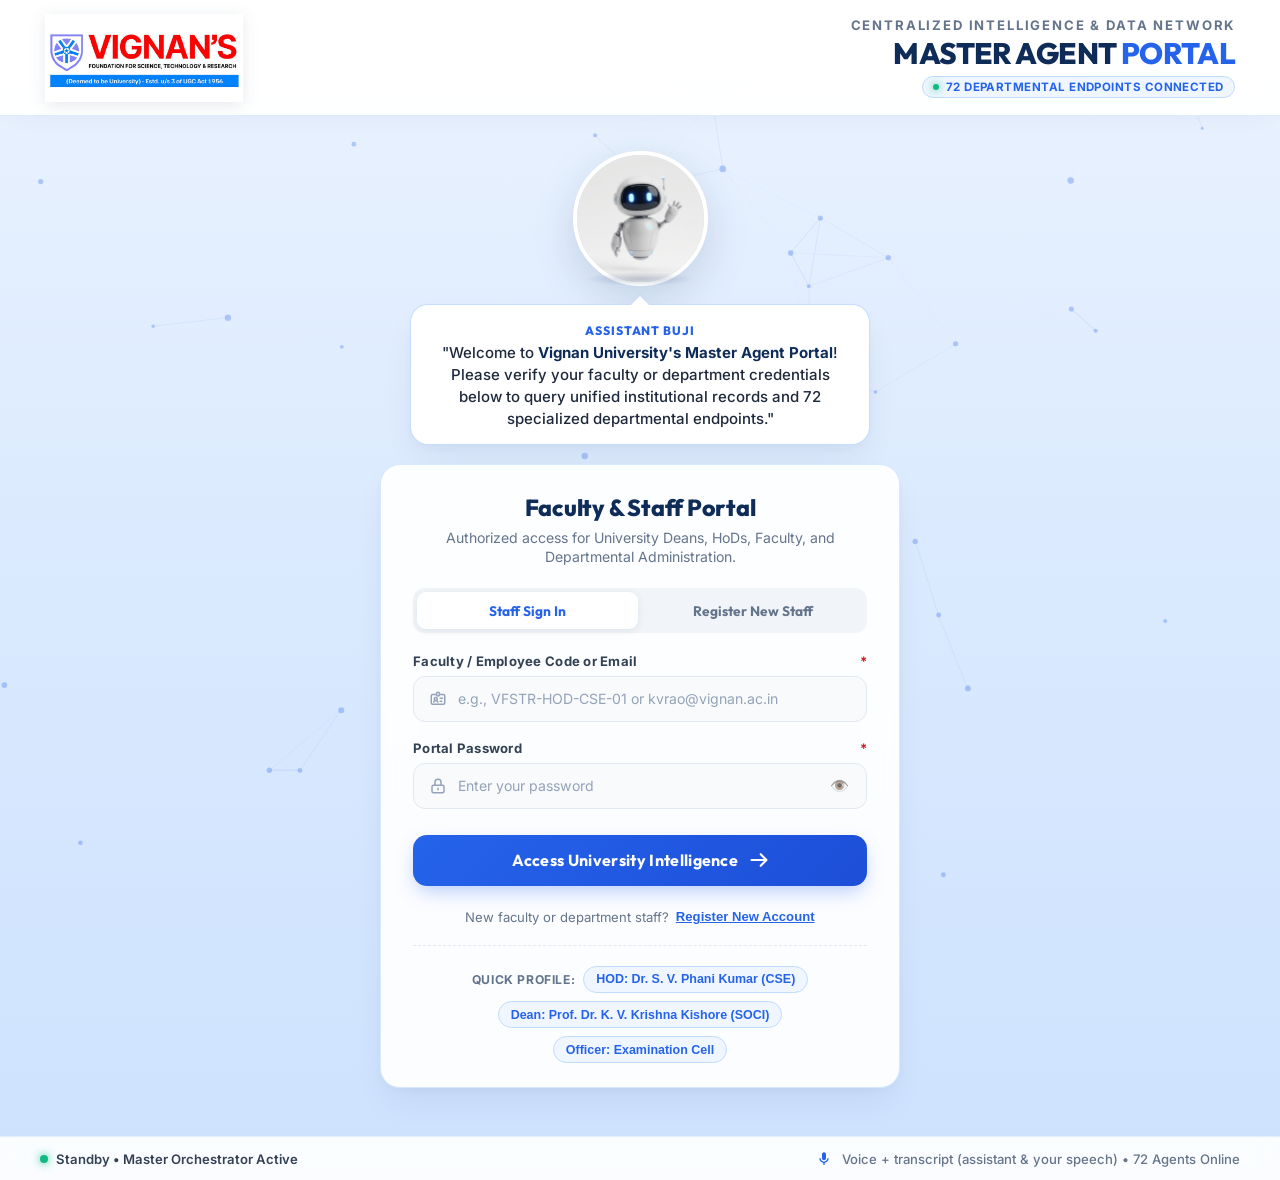
==== commit 7b6eddb6: "feat: integrate official CSE placement dossier (565 offers, Blinkit 4.2 LPA, multi-offer tracking)" ====
--- a/public/index.html
+++ b/public/index.html
@@ -409,12 +409,12 @@
         <!-- Quick Query Suggestion Chips -->
         <div class="quick-prompt-chips" id="quickPromptChips">
           <span style="font-size: 0.74rem; font-weight: 700; color: #94A3B8; text-transform: uppercase;">Quick Insights:</span>
-          <button class="chip-suggestion-btn" data-query="Show 2nd year CGPA statistics and toppers">🏆 2nd Year CGPA &amp; Toppers</button>
+          <button class="chip-suggestion-btn" data-query="Show CSE placement summary and Blinkit selections">💼 CSE Placements (Blinkit 4.2 LPA)</button>
+          <button class="chip-suggestion-btn" data-query="Show multi offer students and highest packages">🌟 Multi-Offer Achievers</button>
+          <button class="chip-suggestion-btn" data-query="Show faculty directory">👨‍🏫 CSE Faculty Directory</button>
           <button class="chip-suggestion-btn" data-query="Show timetable for 2nd year sec 1">📅 2nd Year Sec 1 Timetable</button>
           <button class="chip-suggestion-btn" data-query="Show 3rd year CGPA statistics and toppers">🏆 3rd Year CGPA &amp; Toppers</button>
-          <button class="chip-suggestion-btn" data-query="Show faculty directory">👨‍🏫 CSE Faculty Directory</button>
           <button class="chip-suggestion-btn" data-query="What is the timetable and classroom of 251FA04024">🎓 Student Schedule: 251FA04024</button>
-          <button class="chip-suggestion-btn" data-query="Classes of Dr. Satish Kumar Satti">📚 Faculty Classes: Dr. Satish</button>
         </div>
 
         <!-- Chat Prompt Input Bar (matching screenshot) -->
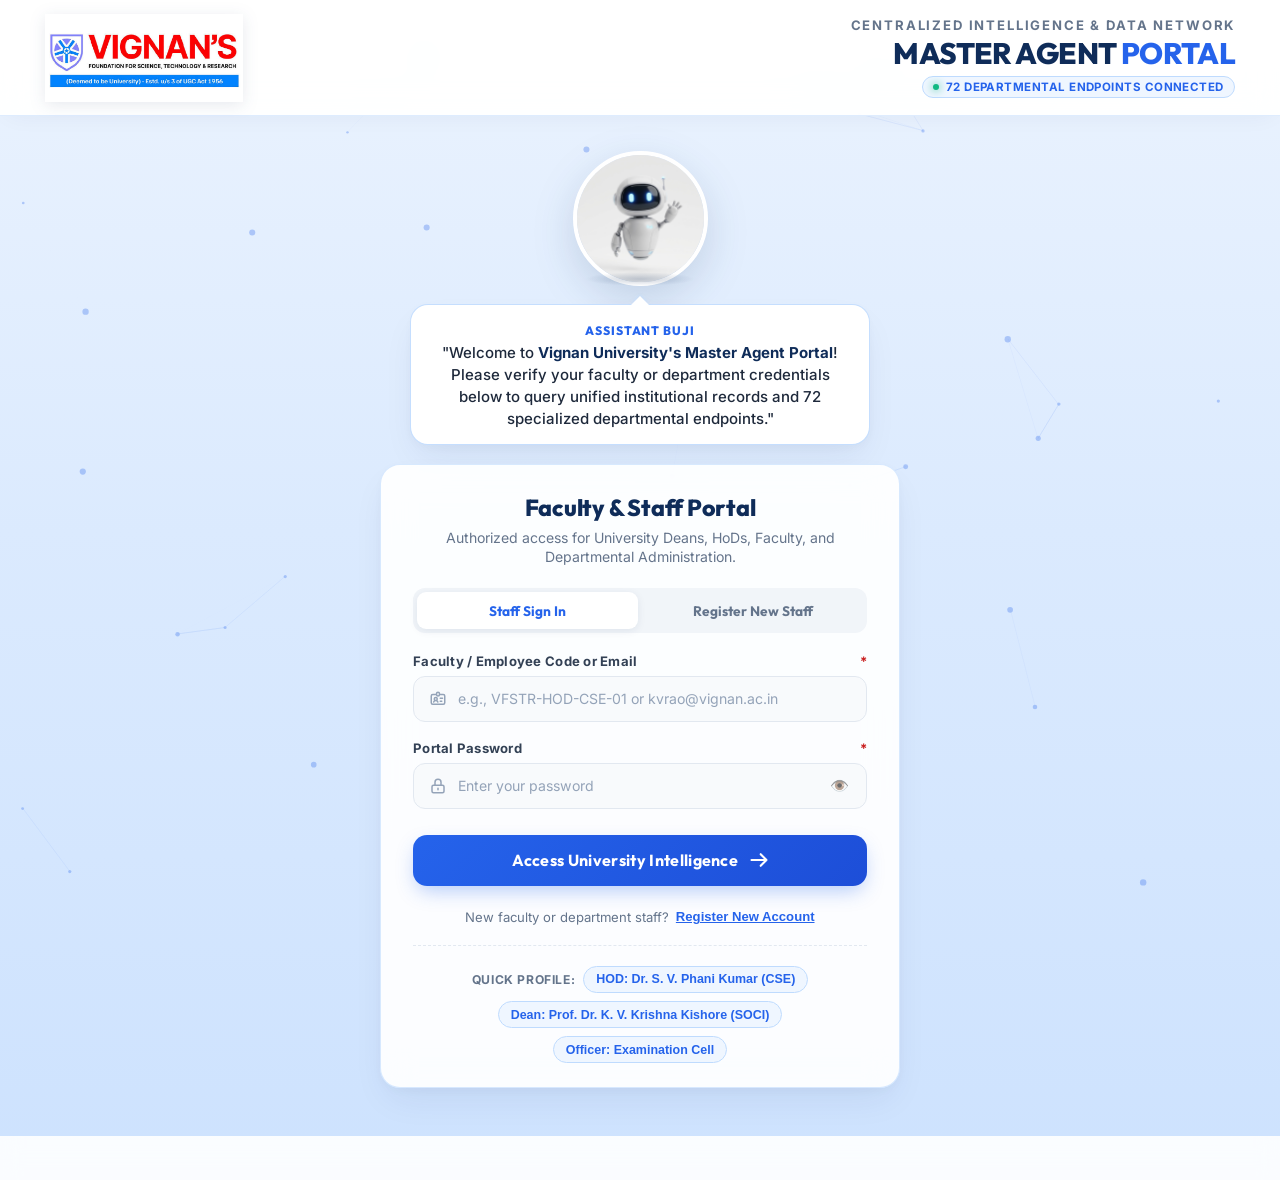
==== commit 7c1f3576: "feat: integrate official CSE academic regulations (2nd yr R25, 3rd yr C24, 4th yr C22)" ====
--- a/public/index.html
+++ b/public/index.html
@@ -409,6 +409,7 @@
         <!-- Quick Query Suggestion Chips -->
         <div class="quick-prompt-chips" id="quickPromptChips">
           <span style="font-size: 0.74rem; font-weight: 700; color: #94A3B8; text-transform: uppercase;">Quick Insights:</span>
+          <button class="chip-suggestion-btn" data-query="Show academic regulations for 2nd, 3rd, and 4th years">📜 Regulations: R25 / C24 / C22</button>
           <button class="chip-suggestion-btn" data-query="Show CSE placement summary and Blinkit selections">💼 CSE Placements (Blinkit 4.2 LPA)</button>
           <button class="chip-suggestion-btn" data-query="Show multi offer students and highest packages">🌟 Multi-Offer Achievers</button>
           <button class="chip-suggestion-btn" data-query="Show faculty directory">👨‍🏫 CSE Faculty Directory</button>
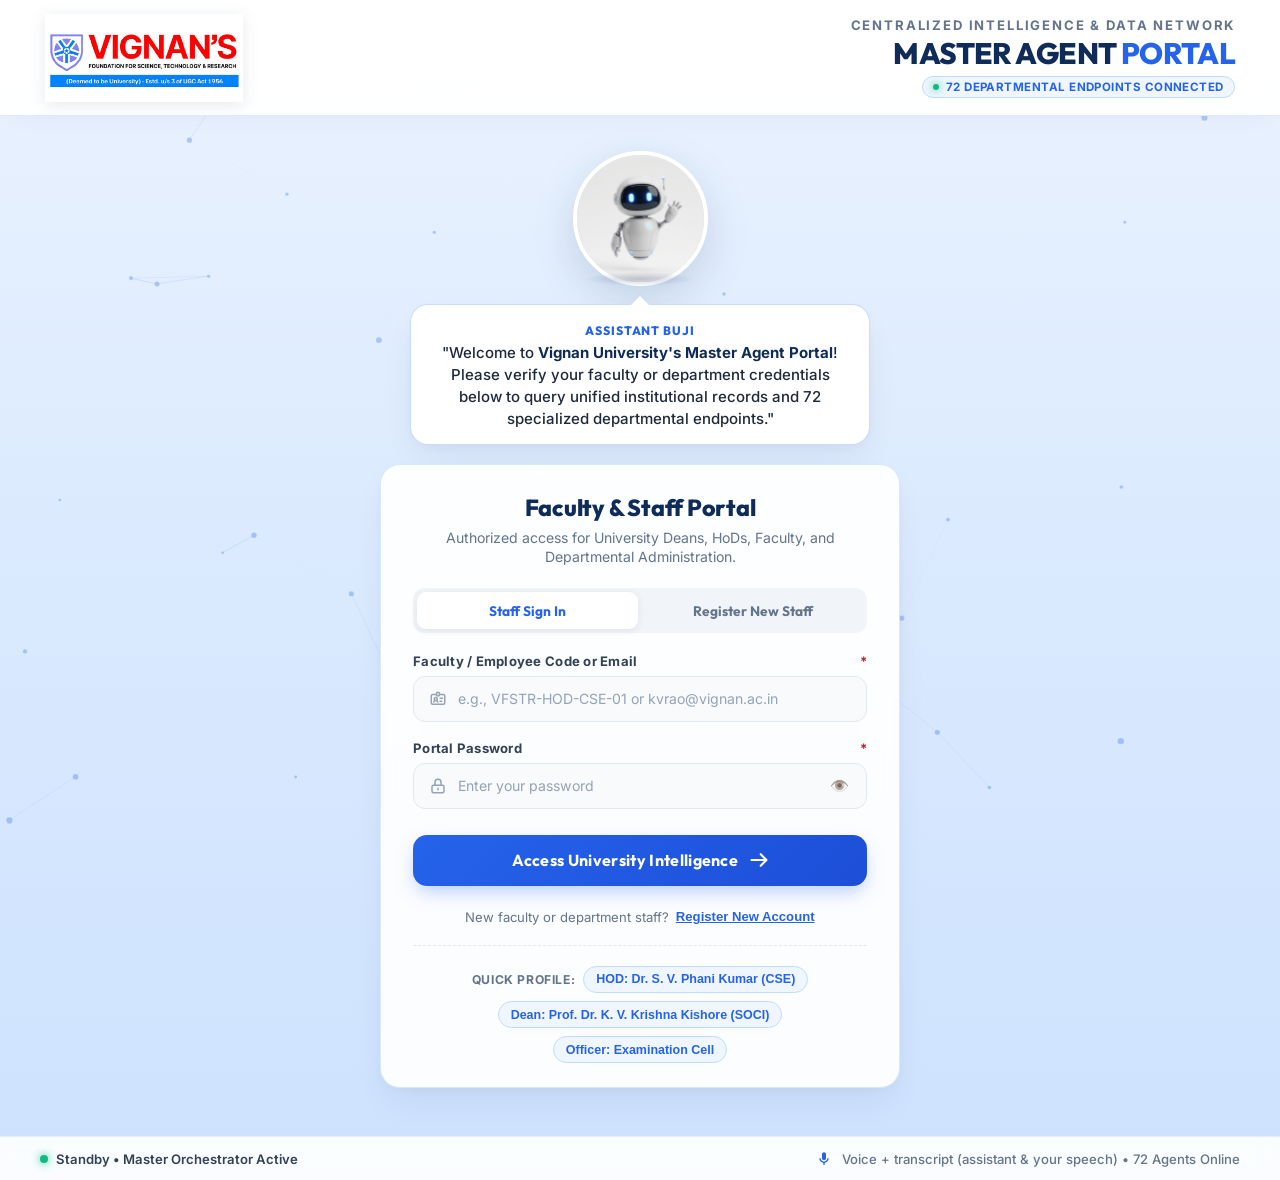
==== commit 30803ee7: "feat: add interactive Voice of Buji (Speech-to-Text mic input & Text-to-Speech auto-response)" ====
--- a/public/index.html
+++ b/public/index.html
@@ -6,9 +6,9 @@
   <title>Vignan's University — Master Agent Enterprise Portal</title>
   <meta name="description" content="Official Master Agent Orchestration Portal for Vignan's Foundation for Science, Technology & Research — Unified Intelligence & Departmental Data Access.">
   
-  <link rel="stylesheet" href="styles/theme.css?v=9">
-  <link rel="stylesheet" href="styles/login.css?v=9">
-  <link rel="stylesheet" href="styles/chat.css?v=9">
+  <link rel="stylesheet" href="styles/theme.css?v=11">
+  <link rel="stylesheet" href="styles/login.css?v=11">
+  <link rel="stylesheet" href="styles/chat.css?v=11">
   
   <!-- Favicon -->
   <link rel="icon" type="image/jpeg" href="assets/vignan university logo.jiff">
@@ -353,6 +353,9 @@
         </div>
         
         <div class="chat-nav-right">
+          <button id="btnToggleVoiceMode" class="btn-voice-mode-toggle" title="Toggle Auto-Voice Output (Voice of Buji)">
+            🔊 Auto-Voice: ON
+          </button>
           <button id="btnExportSessionReport" class="btn-report-export-nav" title="Download Official Master Agent Executive Report & Audit Dossier">
             📄 Export Report
           </button>
@@ -423,6 +426,17 @@
           <div class="chat-input-wrapper">
             <input type="text" id="chatPromptInput" class="chat-prompt-input" placeholder="Ask a question for the university agents (e.g., timetable, research grants, attendance analysis)...">
           </div>
+          <button id="btnVoiceInput" class="btn-voice-input" title="Speak to Buji (Voice Input)" type="button">
+            <svg id="micIconNormal" xmlns="http://www.w3.org/2000/svg" viewBox="0 0 24 24" fill="currentColor">
+              <path d="M12 14c1.66 0 3-1.34 3-3V5c0-1.66-1.34-3-3-3S9 3.34 9 5v6c0 1.66 1.34 3 3 3z"/>
+              <path d="M17 11c0 2.76-2.24 5-5 5s-5-2.24-5-5H5c0 3.53 2.61 6.43 6 6.92V21h2v-3.08c3.39-.49 6-3.39 6-6.92h-2z"/>
+            </svg>
+            <div id="micWaveAnim" class="mic-wave-container" style="display: none;">
+              <span class="mic-wave-bar"></span>
+              <span class="mic-wave-bar"></span>
+              <span class="mic-wave-bar"></span>
+            </div>
+          </button>
           <button id="btnSendChat" class="btn-send-chat" title="Send Query">
             <svg xmlns="http://www.w3.org/2000/svg" viewBox="0 0 24 24" fill="currentColor">
               <path d="M2.01 21L23 12 2.01 3 2 10l15 2-15 2z"/>
@@ -611,6 +625,6 @@
     </div>
   </footer>
 
-  <script src="js/app.js?v=10"></script>
+  <script src="js/app.js?v=11"></script>
 </body>
 </html>
--- a/public/styles/chat.css
+++ b/public/styles/chat.css
@@ -1532,3 +1532,170 @@
   background: #FFFFFF;
 }
 
+/* ==========================================================================
+   Voice Interaction Mode (Speech-to-Text & Text-to-Speech)
+   ========================================================================== */
+
+/* Top Navigation Bar Voice Toggle Button */
+.btn-voice-mode-toggle {
+  display: inline-flex;
+  align-items: center;
+  gap: 0.4rem;
+  background: #F0FDF4;
+  color: #15803D;
+  border: 1px solid #BBF7D0;
+  border-radius: 8px;
+  font-family: var(--font-body);
+  font-size: 0.78rem;
+  font-weight: 700;
+  padding: 0.42rem 0.85rem;
+  cursor: pointer;
+  transition: all var(--transition-fast);
+}
+
+.btn-voice-mode-toggle:hover {
+  background: #DCFCE7;
+  border-color: #86EFAC;
+  transform: translateY(-1px);
+}
+
+.btn-voice-mode-toggle.muted {
+  background: #F8FAFC;
+  color: #64748B;
+  border-color: #E2E8F0;
+}
+
+.btn-voice-mode-toggle.muted:hover {
+  background: #F1F5F9;
+  color: #475569;
+}
+
+/* Chat Input Microphone Button */
+.btn-voice-input {
+  width: 46px;
+  height: 46px;
+  border-radius: 12px;
+  background: #F1F5F9;
+  color: #475569;
+  border: 1.5px solid #CBD5E1;
+  display: flex;
+  align-items: center;
+  justify-content: center;
+  cursor: pointer;
+  transition: all var(--transition-fast);
+  flex-shrink: 0;
+  position: relative;
+}
+
+.btn-voice-input svg {
+  width: 21px;
+  height: 21px;
+  transition: all var(--transition-fast);
+}
+
+.btn-voice-input:hover {
+  background: #EFF6FF;
+  color: #2563EB;
+  border-color: #93C5FD;
+  transform: translateY(-2px);
+  box-shadow: 0 4px 12px rgba(37, 99, 235, 0.15);
+}
+
+/* Recording Active State */
+.btn-voice-input.recording {
+  background: linear-gradient(135deg, #EF4444 0%, #DC2626 100%);
+  color: #FFFFFF;
+  border-color: #DC2626;
+  box-shadow: 0 0 0 4px rgba(239, 68, 68, 0.3), 0 4px 14px rgba(220, 38, 38, 0.4);
+  animation: pulseRecording 1.4s infinite alternate;
+}
+
+@keyframes pulseRecording {
+  0% {
+    box-shadow: 0 0 0 3px rgba(239, 68, 68, 0.25), 0 4px 10px rgba(220, 38, 38, 0.3);
+    transform: scale(1);
+  }
+  100% {
+    box-shadow: 0 0 0 8px rgba(239, 68, 68, 0.45), 0 6px 18px rgba(220, 38, 38, 0.55);
+    transform: scale(1.05);
+  }
+}
+
+/* Microphone Audio Waves Animation */
+.mic-wave-container {
+  display: flex;
+  align-items: center;
+  gap: 3px;
+  height: 20px;
+}
+
+.mic-wave-bar {
+  display: block;
+  width: 3px;
+  background: #FFFFFF;
+  border-radius: 999px;
+  height: 6px;
+  animation: micWave 0.8s ease-in-out infinite alternate;
+}
+
+.mic-wave-bar:nth-child(1) {
+  animation-delay: 0.1s;
+}
+.mic-wave-bar:nth-child(2) {
+  animation-delay: 0.3s;
+}
+.mic-wave-bar:nth-child(3) {
+  animation-delay: 0.2s;
+}
+
+@keyframes micWave {
+  0% {
+    height: 4px;
+  }
+  100% {
+    height: 18px;
+  }
+}
+
+/* Inline Read Aloud / Speak Button */
+.btn-speak-report {
+  display: inline-flex;
+  align-items: center;
+  gap: 0.4rem;
+  background: #F8FAFC;
+  border: 1px solid #CBD5E1;
+  color: #334155;
+  font-family: var(--font-body);
+  font-size: 0.74rem;
+  font-weight: 600;
+  padding: 0.32rem 0.65rem;
+  border-radius: 6px;
+  cursor: pointer;
+  transition: all var(--transition-fast);
+}
+
+.btn-speak-report:hover {
+  background: #EFF6FF;
+  border-color: #93C5FD;
+  color: #2563EB;
+}
+
+.btn-speak-report.speaking {
+  background: #FEF2F2;
+  border-color: #FCA5A5;
+  color: #DC2626;
+  font-weight: 700;
+  animation: speakingPulse 1.2s infinite alternate;
+}
+
+@keyframes speakingPulse {
+  0% {
+    border-color: #F87171;
+    background: #FEF2F2;
+  }
+  100% {
+    border-color: #DC2626;
+    background: #FEE2E2;
+  }
+}
+
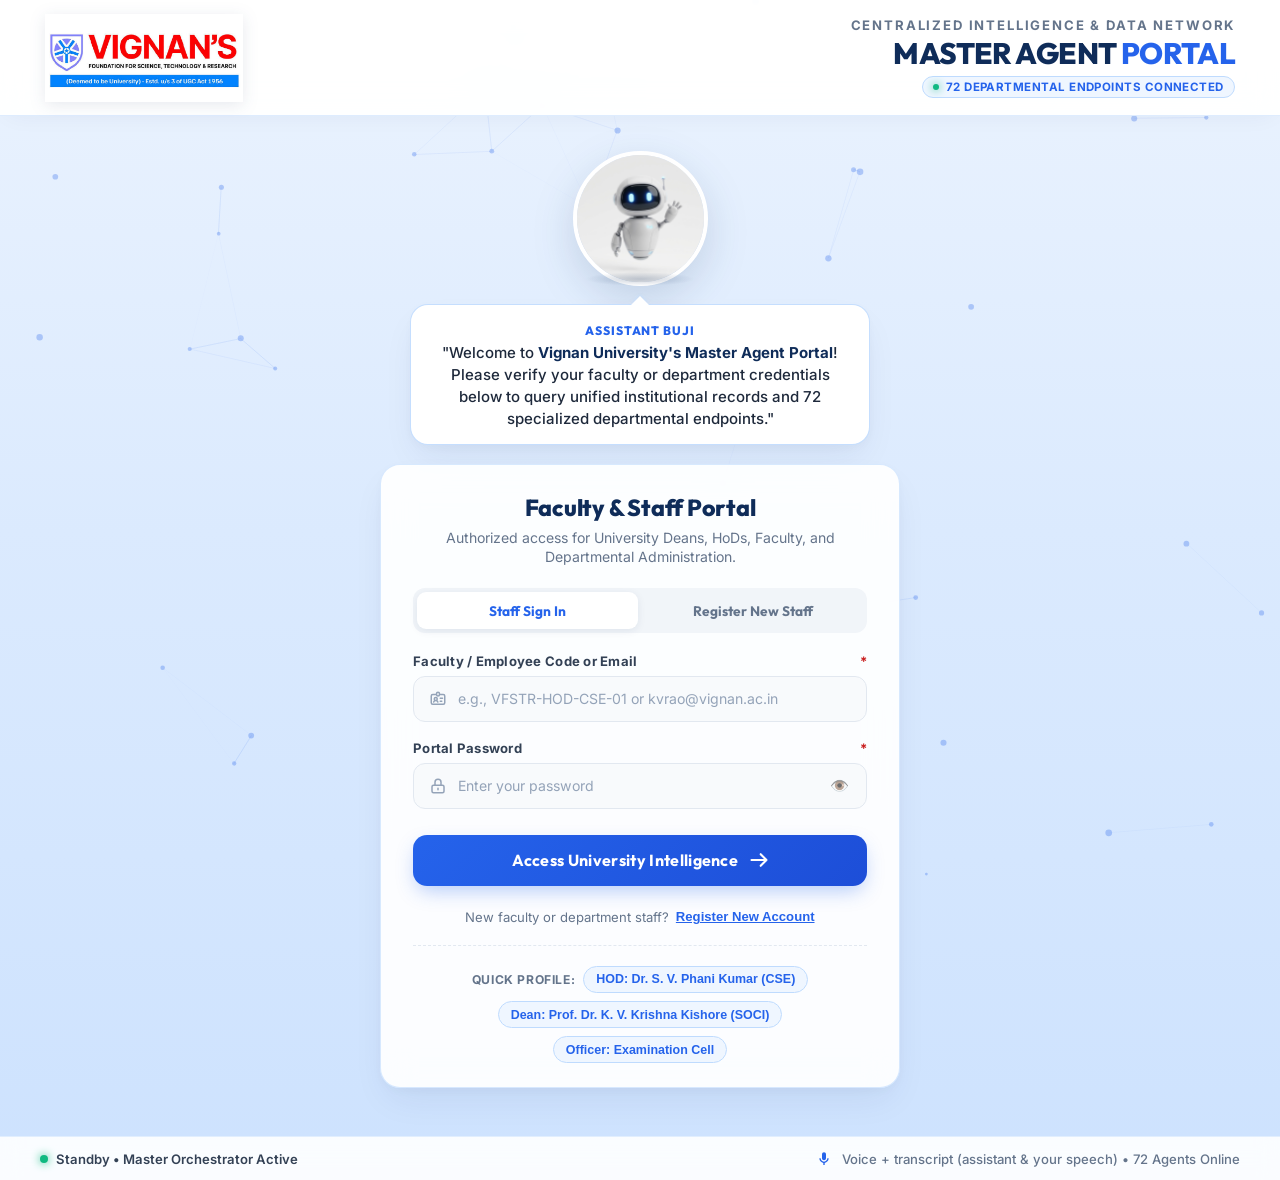
==== commit cfb85957: "fix: make voice readout strictly on-demand when clicking Read Aloud" ====
--- a/public/index.html
+++ b/public/index.html
@@ -6,9 +6,9 @@
   <title>Vignan's University — Master Agent Enterprise Portal</title>
   <meta name="description" content="Official Master Agent Orchestration Portal for Vignan's Foundation for Science, Technology & Research — Unified Intelligence & Departmental Data Access.">
   
-  <link rel="stylesheet" href="styles/theme.css?v=11">
-  <link rel="stylesheet" href="styles/login.css?v=11">
-  <link rel="stylesheet" href="styles/chat.css?v=11">
+  <link rel="stylesheet" href="styles/theme.css?v=12">
+  <link rel="stylesheet" href="styles/login.css?v=12">
+  <link rel="stylesheet" href="styles/chat.css?v=12">
   
   <!-- Favicon -->
   <link rel="icon" type="image/jpeg" href="assets/vignan university logo.jiff">
@@ -353,9 +353,6 @@
         </div>
         
         <div class="chat-nav-right">
-          <button id="btnToggleVoiceMode" class="btn-voice-mode-toggle" title="Toggle Auto-Voice Output (Voice of Buji)">
-            🔊 Auto-Voice: ON
-          </button>
           <button id="btnExportSessionReport" class="btn-report-export-nav" title="Download Official Master Agent Executive Report & Audit Dossier">
             📄 Export Report
           </button>
@@ -625,6 +622,6 @@
     </div>
   </footer>
 
-  <script src="js/app.js?v=11"></script>
+  <script src="js/app.js?v=12"></script>
 </body>
 </html>
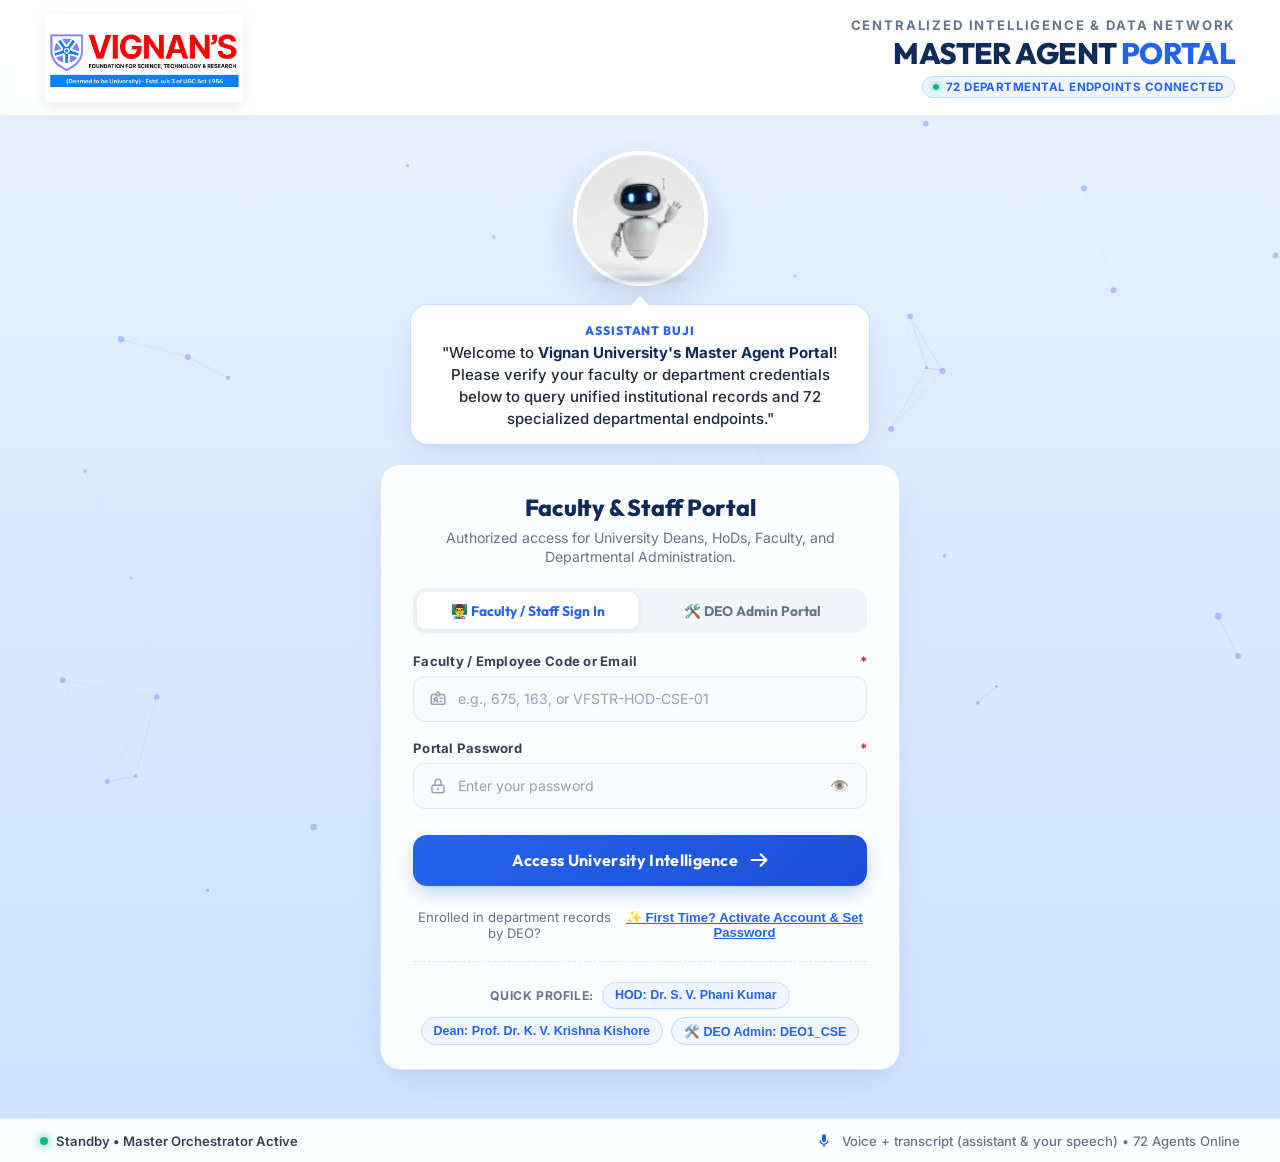
==== commit f02bc155: "feat: add DEO admin console, roster management, and verified faculty activation flow" ====
--- a/public/index.html
+++ b/public/index.html
@@ -6,9 +6,9 @@
   <title>Vignan's University — Master Agent Enterprise Portal</title>
   <meta name="description" content="Official Master Agent Orchestration Portal for Vignan's Foundation for Science, Technology & Research — Unified Intelligence & Departmental Data Access.">
   
-  <link rel="stylesheet" href="styles/theme.css?v=12">
-  <link rel="stylesheet" href="styles/login.css?v=12">
-  <link rel="stylesheet" href="styles/chat.css?v=12">
+  <link rel="stylesheet" href="styles/theme.css?v=13">
+  <link rel="stylesheet" href="styles/login.css?v=13">
+  <link rel="stylesheet" href="styles/chat.css?v=13">
   
   <!-- Favicon -->
   <link rel="icon" type="image/jpeg" href="assets/vignan university logo.jiff">
@@ -64,16 +64,16 @@
           <p class="auth-desc">Authorized access for University Deans, HoDs, Faculty, and Departmental Administration.</p>
         </div>
 
-        <!-- Mode Toggle Tabs (Sign In vs Register) -->
+        <!-- Mode Toggle Tabs (Faculty vs DEO Admin) -->
         <div class="auth-mode-tabs">
-          <button type="button" class="auth-tab-btn active" id="tabBtnSignIn">Staff Sign In</button>
-          <button type="button" class="auth-tab-btn" id="tabBtnRegister">Register New Staff</button>
+          <button type="button" class="auth-tab-btn active" id="tabBtnFaculty">👨‍🏫 Faculty / Staff Sign In</button>
+          <button type="button" class="auth-tab-btn" id="tabBtnDeo">🛠️ DEO Admin Portal</button>
         </div>
 
         <!-- Live Status / Feedback Alert Banner -->
         <div id="authAlert" class="auth-alert-banner" style="display: none;"></div>
 
-        <!-- 1. Staff Sign In Form -->
+        <!-- 1. Faculty / Staff Sign In Form -->
         <form id="signInForm" class="auth-form" autocomplete="off">
           <!-- Employee ID / Faculty ID or Email -->
           <div class="form-group">
@@ -84,7 +84,7 @@
               <svg class="input-icon" xmlns="http://www.w3.org/2000/svg" fill="none" viewBox="0 0 24 24" stroke="currentColor">
                 <path stroke-linecap="round" stroke-linejoin="round" stroke-width="2" d="M10 6H5a2 2 0 00-2 2v9a2 2 0 002 2h14a2 2 0 002-2V8a2 2 0 00-2-2h-5m-4 0V5a2 2 0 114 0v1m-4 0a2 2 0 104 0m-5 8a2 2 0 100-4 2 2 0 000 4zm0 0c1.306 0 2.417.835 2.83 2M9 14a3.001 3.001 0 00-2.83 2M15 11h3m-3 4h2" />
               </svg>
-              <input type="text" id="loginEmployeeCode" class="form-input" placeholder="e.g., VFSTR-HOD-CSE-01 or kvrao@vignan.ac.in" required>
+              <input type="text" id="loginEmployeeCode" class="form-input" placeholder="e.g., 675, 163, or VFSTR-HOD-CSE-01" required>
             </div>
           </div>
 
@@ -113,122 +113,296 @@
           </button>
 
           <div class="auth-switch-text">
-            <span>New faculty or department staff?</span>
-            <button type="button" class="auth-switch-link" id="linkToRegister">Register New Account</button>
+            <span>Enrolled in department records by DEO?</span>
+            <button type="button" class="auth-switch-link" id="linkToActivate">✨ First Time? Activate Account &amp; Set Password</button>
           </div>
         </form>
 
-        <!-- 2. Register New Staff Form (Initially Hidden) -->
-        <form id="registerForm" class="auth-form" autocomplete="off" style="display: none;">
-          <!-- Full Name -->
+        <!-- 2. Faculty First-Time Activation Form (Initially Hidden) -->
+        <form id="facultyActivateForm" class="auth-form" autocomplete="off" style="display: none;">
+          <div class="auth-form-subheading">
+            <h3 style="font-size: 1.05rem; font-weight: 700; color: #0F2C59; margin-bottom: 0.2rem;">Faculty Account Activation</h3>
+            <p style="font-size: 0.8rem; color: #64748B; margin-bottom: 0.9rem;">Verify your official DEO enrollment by entering your Employee ID and Full Name as registered.</p>
+          </div>
+
+          <!-- Step 1: Employee ID -->
           <div class="form-group">
-            <label for="regFullName" class="form-label">
-              Faculty / Staff Name <span class="required-star">*</span>
+            <label for="activateEmpCode" class="form-label">
+              Faculty / Employee ID <span class="required-star">*</span>
+            </label>
+            <div class="input-wrapper">
+              <svg class="input-icon" xmlns="http://www.w3.org/2000/svg" fill="none" viewBox="0 0 24 24" stroke="currentColor">
+                <path stroke-linecap="round" stroke-linejoin="round" stroke-width="2" d="M10 6H5a2 2 0 00-2 2v9a2 2 0 002 2h14a2 2 0 002-2V8a2 2 0 00-2-2h-5m-4 0V5a2 2 0 114 0v1m-4 0a2 2 0 104 0m-5 8a2 2 0 100-4 2 2 0 000 4zm0 0c1.306 0 2.417.835 2.83 2M9 14a3.001 3.001 0 00-2.83 2M15 11h3m-3 4h2" />
+              </svg>
+              <input type="text" id="activateEmpCode" class="form-input" placeholder="e.g., 675, 163, 714, or 2345" required>
+            </div>
+          </div>
+
+          <!-- Step 1: Official Name -->
+          <div class="form-group">
+            <label for="activateFullName" class="form-label">
+              Official Full Name <span class="required-star">*</span>
             </label>
             <div class="input-wrapper">
               <svg class="input-icon" xmlns="http://www.w3.org/2000/svg" fill="none" viewBox="0 0 24 24" stroke="currentColor">
                 <path stroke-linecap="round" stroke-linejoin="round" stroke-width="2" d="M16 7a4 4 0 11-8 0 4 4 0 018 0zM12 14a7 7 0 00-7 7h14a7 7 0 00-7-7z" />
               </svg>
-              <input type="text" id="regFullName" class="form-input" placeholder="e.g., Dr. A. Sudhakar" required>
-            </div>
-          </div>
-
-          <!-- Employee ID / Code -->
+              <input type="text" id="activateFullName" class="form-input" placeholder="e.g., Dr. S V Phani Kumar" required>
+            </div>
+          </div>
+
+          <button type="button" class="btn-submit-portal" id="btnVerifyFaculty" style="background:#0284C7;margin-bottom:0.8rem;">
+            <span>Verify University Records</span>
+            <svg xmlns="http://www.w3.org/2000/svg" fill="none" viewBox="0 0 24 24" stroke="currentColor">
+              <path stroke-linecap="round" stroke-linejoin="round" stroke-width="2.5" d="M9 12l2 2 4-4m6 2a9 9 0 11-18 0 9 9 0 0118 0z" />
+            </svg>
+          </button>
+
+          <!-- Step 2: Unlocked upon Identity Verification -->
+          <div id="activatePasswordArea" style="display: none; border-top: 1px dashed #CBD5E1; padding-top: 1rem; margin-top: 0.5rem;">
+            <div class="verified-identity-box" id="verifiedIdentityBox">
+              <span class="badge-dot green"></span>
+              <span id="verifiedFacultyDetails"><strong>Identity Confirmed:</strong> Ready to set password</span>
+            </div>
+
+            <div class="form-group" style="margin-top: 0.8rem;">
+              <label for="activateNewPassword" class="form-label">
+                Create Portal Password (min 4 characters) <span class="required-star">*</span>
+              </label>
+              <div class="input-wrapper">
+                <svg class="input-icon" xmlns="http://www.w3.org/2000/svg" fill="none" viewBox="0 0 24 24" stroke="currentColor">
+                  <path stroke-linecap="round" stroke-linejoin="round" stroke-width="2" d="M12 15v2m-6 4h12a2 2 0 002-2v-6a2 2 0 00-2-2H6a2 2 0 00-2 2v6a2 2 0 002 2zm10-10V7a4 4 0 00-8 0v4h8z" />
+                </svg>
+                <input type="password" id="activateNewPassword" class="form-input" placeholder="Create your portal password" minlength="4">
+              </div>
+            </div>
+
+            <div class="form-group">
+              <label for="activateConfirmPassword" class="form-label">
+                Confirm Password <span class="required-star">*</span>
+              </label>
+              <div class="input-wrapper">
+                <svg class="input-icon" xmlns="http://www.w3.org/2000/svg" fill="none" viewBox="0 0 24 24" stroke="currentColor">
+                  <path stroke-linecap="round" stroke-linejoin="round" stroke-width="2" d="M5 13l4 4L19 7" />
+                </svg>
+                <input type="password" id="activateConfirmPassword" class="form-input" placeholder="Re-enter your password">
+              </div>
+            </div>
+
+            <button type="submit" class="btn-submit-portal" id="btnSubmitActivation">
+              <span>Complete Activation &amp; Enter Portal</span>
+              <svg xmlns="http://www.w3.org/2000/svg" fill="none" viewBox="0 0 24 24" stroke="currentColor">
+                <path stroke-linecap="round" stroke-linejoin="round" stroke-width="2.5" d="M14 5l7 7m0 0l-7 7m7-7H3" />
+              </svg>
+            </button>
+          </div>
+
+          <div class="auth-switch-text">
+            <span>Already activated your account?</span>
+            <button type="button" class="auth-switch-link" id="linkBackToSignIn">← Return to Faculty Sign In</button>
+          </div>
+        </form>
+
+        <!-- 3. DEO Admin Portal Form (Initially Hidden) -->
+        <form id="deoLoginForm" class="auth-form" autocomplete="off" style="display: none;">
+          <div class="auth-form-subheading">
+            <h3 style="font-size: 1.05rem; font-weight: 700; color: #0F2C59; margin-bottom: 0.2rem;">Department Data Entry Operator (DEO)</h3>
+            <p style="font-size: 0.8rem; color: #64748B; margin-bottom: 0.9rem;">Administrative credential provisioning &amp; faculty roster management for CSE Department.</p>
+          </div>
+
+          <!-- Operator Code -->
           <div class="form-group">
-            <label for="regEmployeeCode" class="form-label">
-              Faculty / Employee Code <span class="required-star">*</span>
+            <label for="deoOperatorCode" class="form-label">
+              DEO Operator ID <span class="required-star">*</span>
             </label>
             <div class="input-wrapper">
               <svg class="input-icon" xmlns="http://www.w3.org/2000/svg" fill="none" viewBox="0 0 24 24" stroke="currentColor">
-                <path stroke-linecap="round" stroke-linejoin="round" stroke-width="2" d="M10 6H5a2 2 0 00-2 2v9a2 2 0 002 2h14a2 2 0 002-2V8a2 2 0 00-2-2h-5m-4 0V5a2 2 0 114 0v1m-4 0a2 2 0 104 0m-5 8a2 2 0 100-4 2 2 0 000 4zm0 0c1.306 0 2.417.835 2.83 2M9 14a3.001 3.001 0 00-2.83 2M15 11h3m-3 4h2" />
+                <path stroke-linecap="round" stroke-linejoin="round" stroke-width="2" d="M9 12l2 2 4-4m5.618-4.016A11.955 11.955 0 0112 2.944a11.955 11.955 0 01-8.618 3.04A12.02 12.02 0 003 9c0 5.591 3.824 10.29 9 11.622 5.176-1.332 9-6.03 9-11.622 0-1.042-.133-2.052-.382-3.016z" />
               </svg>
-              <input type="text" id="regEmployeeCode" class="form-input" placeholder="e.g., VFSTR-FAC-2041" required>
-            </div>
-          </div>
-
-          <!-- University Email -->
+              <input type="text" id="deoOperatorCode" class="form-input" value="DEO1_CSE" placeholder="e.g., DEO1_CSE" required>
+            </div>
+          </div>
+
+          <!-- Operator Password -->
           <div class="form-group">
-            <label for="regEmail" class="form-label">
-              Official University Email <span class="required-star">*</span>
-            </label>
-            <div class="input-wrapper">
-              <svg class="input-icon" xmlns="http://www.w3.org/2000/svg" fill="none" viewBox="0 0 24 24" stroke="currentColor">
-                <path stroke-linecap="round" stroke-linejoin="round" stroke-width="2" d="M3 8l7.89 5.26a2 2 0 002.22 0L21 8M5 19h14a2 2 0 002-2V7a2 2 0 00-2-2H5a2 2 0 00-2 2v10a2 2 0 002 2z" />
-              </svg>
-              <input type="email" id="regEmail" class="form-input" placeholder="e.g., asudhakar@vignan.ac.in" required>
-            </div>
-          </div>
-
-          <!-- Role & Department Row -->
-          <div class="form-row">
-            <div class="form-group">
-              <label for="regUserRole" class="form-label">Designation / Role</label>
-              <div class="input-wrapper">
-                <select id="regUserRole" class="form-select">
-                  <option value="faculty" selected>Professor / Faculty Member</option>
-                  <option value="hod">Head of Department (HoD)</option>
-                  <option value="dean">Dean / Directorate</option>
-                  <option value="admin">Administrative &amp; Operations Staff</option>
-                  <option value="exam">Examination &amp; Academic Cell</option>
-                </select>
-              </div>
-            </div>
-
-            <div class="form-group">
-              <label for="regDepartment" class="form-label">Department</label>
-              <div class="input-wrapper">
-                <select id="regDepartment" class="form-select">
-                  <option value="CSE">CSE Dept</option>
-                  <option value="AIML">AIML Dept</option>
-                  <option value="IT">IT Dept</option>
-                  <option value="ECE">ECE Dept</option>
-                  <option value="MECH">MECH Dept</option>
-                  <option value="BIOTECH">BIOTECH Dept</option>
-                  <option value="ACADEMICS">Dean Academics</option>
-                  <option value="RESEARCH">Dean R&amp;D</option>
-                  <option value="COE">Exam Cell (CoE)</option>
-                  <option value="CENTRAL">Central Admin</option>
-                </select>
-              </div>
-            </div>
-          </div>
-
-          <!-- Password -->
-          <div class="form-group">
-            <label for="regPassword" class="form-label">
-              Create Password (min 4 chars) <span class="required-star">*</span>
+            <label for="deoOperatorPassword" class="form-label">
+              DEO Security Password <span class="required-star">*</span>
             </label>
             <div class="input-wrapper">
               <svg class="input-icon" xmlns="http://www.w3.org/2000/svg" fill="none" viewBox="0 0 24 24" stroke="currentColor">
                 <path stroke-linecap="round" stroke-linejoin="round" stroke-width="2" d="M12 15v2m-6 4h12a2 2 0 002-2v-6a2 2 0 00-2-2H6a2 2 0 00-2 2v6a2 2 0 002 2zm10-10V7a4 4 0 00-8 0v4h8z" />
               </svg>
-              <input type="password" id="regPassword" class="form-input" placeholder="Create a secure password" minlength="4" required>
-              <button type="button" class="btn-toggle-pwd" id="toggleRegPwd" title="Show / Hide Password">
+              <input type="password" id="deoOperatorPassword" class="form-input" value="DEO_password" placeholder="Enter DEO password" required>
+              <button type="button" class="btn-toggle-pwd" id="toggleDeoPwd" title="Show / Hide Password">
                 👁️
               </button>
             </div>
           </div>
 
           <!-- Submit CTA -->
-          <button type="submit" class="btn-submit-portal" id="submitRegisterBtn">
-            <span>Register Faculty Account</span>
+          <button type="submit" class="btn-submit-portal" id="submitDeoBtn" style="background:#4338CA;">
+            <span>Access DEO Management Console</span>
             <svg xmlns="http://www.w3.org/2000/svg" fill="none" viewBox="0 0 24 24" stroke="currentColor">
               <path stroke-linecap="round" stroke-linejoin="round" stroke-width="2.5" d="M14 5l7 7m0 0l-7 7m7-7H3" />
             </svg>
           </button>
 
-          <div class="auth-switch-text">
-            <span>Already have an account?</span>
-            <button type="button" class="auth-switch-link" id="linkToSignIn">Sign In with Credentials</button>
+          <div class="deo-demo-hint">
+            <span>🔐 Authorized Operator Credentials:</span>
+            <code>DEO1_CSE</code> &bull; <code>DEO_password</code>
           </div>
         </form>
 
         <!-- Quick Demo Chips for Faculty & Staff -->
         <div class="quick-demo-section" id="quickDemoSection">
           <span class="quick-demo-label">Quick Profile:</span>
-          <button type="button" class="demo-chip-btn" id="quickHodBtn">HOD: Dr. S. V. Phani Kumar (CSE)</button>
-          <button type="button" class="demo-chip-btn" id="quickDeanBtn">Dean: Prof. Dr. K. V. Krishna Kishore (SOCI)</button>
-          <button type="button" class="demo-chip-btn" id="quickExamBtn">Officer: Examination Cell</button>
+          <button type="button" class="demo-chip-btn" id="quickHodBtn">HOD: Dr. S. V. Phani Kumar</button>
+          <button type="button" class="demo-chip-btn" id="quickDeanBtn">Dean: Prof. Dr. K. V. Krishna Kishore</button>
+          <button type="button" class="demo-chip-btn" id="quickDeoBtn">🛠️ DEO Admin: DEO1_CSE</button>
+        </div>
+      </div>
+    </section>
+
+    <!-- =======================================================================
+         VIEW: DEO FACULTY MANAGEMENT CONSOLE
+         ======================================================================= -->
+    <section id="deoSection" class="deo-view-container" style="display: none;">
+      <!-- Top DEO Navigation Bar -->
+      <div class="deo-nav-bar">
+        <div class="deo-nav-left">
+          <div class="deo-brand-badge">
+            <span class="deo-brand-icon">🛡️</span>
+            <div>
+              <h2 class="deo-brand-title">DEO Roster &amp; Credential Administration</h2>
+              <p class="deo-brand-sub">Department of Computer Science &amp; Engineering &bull; VFSTR</p>
+            </div>
+          </div>
+        </div>
+        <div class="deo-nav-right">
+          <span class="deo-operator-pill">Operator: <strong id="deoOperatorDisplay">DEO1_CSE</strong></span>
+          <button type="button" class="btn-deo-switch-chambers" id="btnDeoToChambers">
+            💬 Open Master Agent Chambers ➜
+          </button>
+          <button type="button" class="btn-deo-logout" id="btnDeoLogout">
+            🚪 Sign Out
+          </button>
+        </div>
+      </div>
+
+      <!-- Metric Telemetry Cards -->
+      <div class="deo-stats-grid">
+        <div class="deo-stat-card">
+          <span class="deo-stat-label">Total Faculty in CSE Roster</span>
+          <span class="deo-stat-value" id="deoStatTotal">157</span>
+          <span class="deo-stat-sub">Official Department Directory</span>
+        </div>
+        <div class="deo-stat-card green">
+          <span class="deo-stat-label">Activated Accounts</span>
+          <span class="deo-stat-value" id="deoStatActivated">12</span>
+          <span class="deo-stat-sub">Password Set &bull; Ready to Login</span>
+        </div>
+        <div class="deo-stat-card amber">
+          <span class="deo-stat-label">Pending First-Time Activation</span>
+          <span class="deo-stat-value" id="deoStatPending">145</span>
+          <span class="deo-stat-sub">Enrolled by DEO &bull; Password Awaited</span>
+        </div>
+        <div class="deo-stat-card">
+          <span class="deo-stat-label">Department Governance</span>
+          <span class="deo-stat-value" style="font-size:1.1rem;margin-top:0.35rem;">NAAC A+ &bull; NBA Tier-1</span>
+          <span class="deo-stat-sub">Autonomous Verification Protocol</span>
+        </div>
+      </div>
+
+      <!-- Faculty Table Container -->
+      <div class="deo-roster-container">
+        <div class="deo-roster-toolbar">
+          <div class="deo-search-wrapper">
+            <input type="text" id="deoFacultySearch" class="deo-search-input" placeholder="🔍 Search faculty by name, employee ID, designation, email, or phone...">
+          </div>
+          <div class="deo-filter-actions">
+            <select id="deoStatusFilter" class="deo-filter-select">
+              <option value="all">All Faculty (All Statuses)</option>
+              <option value="pending_setup">⏳ Pending Activation Only</option>
+              <option value="activated">✅ Activated Only</option>
+            </select>
+            <button type="button" class="btn-deo-add-faculty" id="btnOpenAddFacultyModal">
+              ➕ Enroll New Faculty Member
+            </button>
+          </div>
+        </div>
+
+        <!-- Table View -->
+        <div class="deo-table-wrapper">
+          <table class="deo-faculty-table">
+            <thead>
+              <tr>
+                <th>Emp ID</th>
+                <th>Faculty Name</th>
+                <th>Designation</th>
+                <th>Official Email / Phone</th>
+                <th>Account Status</th>
+                <th>Actions</th>
+              </tr>
+            </thead>
+            <tbody id="deoFacultyTableBody">
+              <!-- Populated dynamically via JS -->
+            </tbody>
+          </table>
+        </div>
+      </div>
+
+      <!-- Modal: Add New Faculty Member -->
+      <div id="deoAddFacultyModal" class="deo-modal-backdrop" style="display: none;">
+        <div class="deo-modal-card">
+          <div class="deo-modal-header">
+            <div>
+              <h3 class="deo-modal-title">Enroll New Faculty Member</h3>
+              <p class="deo-modal-sub">Add authorized faculty to the CSE department registry. Faculty will then self-activate their password.</p>
+            </div>
+            <button type="button" class="btn-deo-modal-close" id="btnCloseAddFacultyModal">✕</button>
+          </div>
+          <form id="deoAddFacultyForm" class="deo-modal-form" autocomplete="off">
+            <div class="form-row">
+              <div class="form-group">
+                <label for="newFacEmpId" class="form-label">Employee ID / Code <span class="required-star">*</span></label>
+                <input type="text" id="newFacEmpId" class="form-input" placeholder="e.g., 2345 or VFSTR-CSE-158" required>
+              </div>
+              <div class="form-group">
+                <label for="newFacDesignation" class="form-label">Designation <span class="required-star">*</span></label>
+                <select id="newFacDesignation" class="form-select">
+                  <option value="Assistant Professor" selected>Assistant Professor</option>
+                  <option value="Associate Professor">Associate Professor</option>
+                  <option value="Professor">Professor</option>
+                  <option value="Senior Professor">Senior Professor</option>
+                  <option value="Head of Department (HoD)">Head of Department (HoD)</option>
+                  <option value="Deputy HoD">Deputy HoD</option>
+                  <option value="Lab Instructor / Technician">Lab Instructor / Technician</option>
+                </select>
+              </div>
+            </div>
+            <div class="form-group">
+              <label for="newFacName" class="form-label">Full Faculty Name <span class="required-star">*</span></label>
+              <input type="text" id="newFacName" class="form-input" placeholder="e.g., Dr. A. Srinivas Rao" required>
+            </div>
+            <div class="form-row">
+              <div class="form-group">
+                <label for="newFacEmail" class="form-label">Official Email</label>
+                <input type="email" id="newFacEmail" class="form-input" placeholder="e.g., asrao@vignan.ac.in">
+              </div>
+              <div class="form-group">
+                <label for="newFacPhone" class="form-label">Phone Number</label>
+                <input type="text" id="newFacPhone" class="form-input" placeholder="e.g., 9876543210">
+              </div>
+            </div>
+            <div class="form-group">
+              <label for="newFacDept" class="form-label">Department</label>
+              <input type="text" id="newFacDept" class="form-input" value="Computer Science & Engineering" readonly>
+            </div>
+            <div class="deo-modal-actions">
+              <button type="button" class="btn-deo-cancel" id="btnCancelAddFacultyModal">Cancel</button>
+              <button type="submit" class="btn-deo-save" id="btnSaveFaculty">Enroll Faculty Member ➜</button>
+            </div>
+          </form>
         </div>
       </div>
     </section>
@@ -238,7 +412,12 @@
          ======================================================================= -->
     <section id="chamberSection" class="chamber-view">
       <div class="chamber-header">
-        <div class="buji-tag" id="userWelcomeBadge">Welcome to Vignan Agent Network</div>
+        <div style="display:flex; justify-content:space-between; align-items:center; width:100%; margin-bottom: 0.5rem;">
+          <div class="buji-tag" id="userWelcomeBadge">Welcome to Vignan Agent Network</div>
+          <button type="button" id="btnChamberReturnDeo" class="btn-back-nav" style="display: none; padding: 0.35rem 0.8rem; font-size: 0.78rem;">
+            🛡️ Switch to DEO Console
+          </button>
+        </div>
         <h2 class="chamber-title">Select an Agent Chamber</h2>
         <p class="chamber-subtitle">Choose a category to enter a scoped chatbot or use the Master Agent for composite multi-agent queries.</p>
       </div>
@@ -622,6 +801,6 @@
     </div>
   </footer>
 
-  <script src="js/app.js?v=12"></script>
+  <script src="js/app.js?v=13"></script>
 </body>
 </html>
--- a/public/styles/login.css
+++ b/public/styles/login.css
@@ -640,3 +640,495 @@
   }
 }
 
+/* ==========================================================================
+   DEO Management Console & Faculty Activation Styles
+   ========================================================================== */
+
+/* Verified Identity Box in Activation Form */
+.verified-identity-box {
+  display: flex;
+  align-items: center;
+  gap: 0.6rem;
+  background: #F0FDF4;
+  border: 1px solid #BBF7D0;
+  padding: 0.75rem 1rem;
+  border-radius: 10px;
+  color: #166534;
+  font-size: 0.82rem;
+  line-height: 1.4;
+  animation: fadeInBubble 0.3s ease-out;
+}
+
+.verified-identity-box .badge-dot.green {
+  width: 9px;
+  height: 9px;
+  border-radius: 50%;
+  background: #16A34A;
+  box-shadow: 0 0 0 3px rgba(34, 197, 94, 0.25);
+  flex-shrink: 0;
+}
+
+/* DEO Demo Hint */
+.deo-demo-hint {
+  display: flex;
+  align-items: center;
+  justify-content: center;
+  gap: 0.5rem;
+  background: #EEF2FF;
+  border: 1px dashed #C7D2FE;
+  padding: 0.65rem 0.9rem;
+  border-radius: 8px;
+  color: #3730A3;
+  font-size: 0.76rem;
+  margin-top: 1rem;
+}
+
+.deo-demo-hint code {
+  background: #FFFFFF;
+  padding: 0.15rem 0.4rem;
+  border-radius: 4px;
+  border: 1px solid #E0E7FF;
+  font-weight: 700;
+  color: #4338CA;
+}
+
+/* DEO Console Container */
+.deo-view-container {
+  width: 100%;
+  max-width: 1320px;
+  margin: 0 auto;
+  padding: 1.8rem 1.5rem 3rem 1.5rem;
+  position: relative;
+  z-index: 10;
+  animation: fadeInBubble 0.4s ease-out;
+}
+
+/* DEO Nav Bar */
+.deo-nav-bar {
+  display: flex;
+  justify-content: space-between;
+  align-items: center;
+  background: #FFFFFF;
+  border: 1px solid #E2E8F0;
+  padding: 1rem 1.4rem;
+  border-radius: 16px;
+  box-shadow: 0 4px 12px rgba(15, 44, 89, 0.05);
+  margin-bottom: 1.5rem;
+  flex-wrap: wrap;
+  gap: 1rem;
+}
+
+.deo-brand-badge {
+  display: flex;
+  align-items: center;
+  gap: 0.85rem;
+}
+
+.deo-brand-icon {
+  font-size: 1.8rem;
+  background: #EEF2FF;
+  width: 48px;
+  height: 48px;
+  border-radius: 12px;
+  display: flex;
+  align-items: center;
+  justify-content: center;
+  border: 1px solid #C7D2FE;
+}
+
+.deo-brand-title {
+  font-family: var(--font-heading);
+  font-size: 1.15rem;
+  font-weight: 800;
+  color: #0F2C59;
+  margin: 0;
+}
+
+.deo-brand-sub {
+  font-size: 0.78rem;
+  color: #64748B;
+  margin: 0.15rem 0 0 0;
+}
+
+.deo-nav-right {
+  display: flex;
+  align-items: center;
+  gap: 0.75rem;
+  flex-wrap: wrap;
+}
+
+.deo-operator-pill {
+  background: #F8FAFC;
+  border: 1px solid #E2E8F0;
+  padding: 0.45rem 0.9rem;
+  border-radius: 20px;
+  font-size: 0.78rem;
+  color: #475569;
+}
+
+.deo-operator-pill strong {
+  color: #4338CA;
+}
+
+.btn-deo-switch-chambers {
+  background: #0F2C59;
+  color: #FFFFFF;
+  border: none;
+  padding: 0.55rem 1.1rem;
+  border-radius: 8px;
+  font-family: var(--font-heading);
+  font-size: 0.82rem;
+  font-weight: 700;
+  cursor: pointer;
+  transition: all var(--transition-fast);
+}
+
+.btn-deo-switch-chambers:hover {
+  background: #1E3A8A;
+  transform: translateY(-1px);
+}
+
+.btn-deo-logout {
+  background: #FEE2E2;
+  color: #DC2626;
+  border: 1px solid #FECACA;
+  padding: 0.55rem 1rem;
+  border-radius: 8px;
+  font-family: var(--font-heading);
+  font-size: 0.82rem;
+  font-weight: 700;
+  cursor: pointer;
+  transition: all var(--transition-fast);
+}
+
+.btn-deo-logout:hover {
+  background: #FCA5A5;
+  color: #991B1B;
+}
+
+/* DEO Telemetry Cards Grid */
+.deo-stats-grid {
+  display: grid;
+  grid-template-columns: repeat(auto-fit, minmax(240px, 1fr));
+  gap: 1rem;
+  margin-bottom: 1.5rem;
+}
+
+.deo-stat-card {
+  background: #FFFFFF;
+  border: 1px solid #E2E8F0;
+  border-radius: 14px;
+  padding: 1.2rem 1.4rem;
+  box-shadow: 0 2px 8px rgba(15, 44, 89, 0.04);
+  display: flex;
+  flex-direction: column;
+}
+
+.deo-stat-label {
+  font-size: 0.75rem;
+  font-weight: 700;
+  color: #64748B;
+  text-transform: uppercase;
+  letter-spacing: 0.5px;
+}
+
+.deo-stat-value {
+  font-family: var(--font-heading);
+  font-size: 1.85rem;
+  font-weight: 800;
+  color: #0F2C59;
+  margin: 0.2rem 0;
+}
+
+.deo-stat-card.green .deo-stat-value {
+  color: #16A34A;
+}
+
+.deo-stat-card.amber .deo-stat-value {
+  color: #D97706;
+}
+
+.deo-stat-sub {
+  font-size: 0.74rem;
+  color: #94A3B8;
+}
+
+/* DEO Roster Container & Table */
+.deo-roster-container {
+  background: #FFFFFF;
+  border: 1px solid #E2E8F0;
+  border-radius: 16px;
+  box-shadow: 0 4px 16px rgba(15, 44, 89, 0.05);
+  overflow: hidden;
+}
+
+.deo-roster-toolbar {
+  display: flex;
+  justify-content: space-between;
+  align-items: center;
+  padding: 1.1rem 1.4rem;
+  border-bottom: 1px solid #E2E8F0;
+  background: #F8FAFC;
+  flex-wrap: wrap;
+  gap: 0.9rem;
+}
+
+.deo-search-wrapper {
+  flex: 1;
+  min-width: 280px;
+}
+
+.deo-search-input {
+  width: 100%;
+  padding: 0.65rem 1rem;
+  font-size: 0.85rem;
+  border: 1px solid #CBD5E1;
+  border-radius: 8px;
+  background: #FFFFFF;
+  outline: none;
+  transition: all var(--transition-fast);
+}
+
+.deo-search-input:focus {
+  border-color: #2563EB;
+  box-shadow: 0 0 0 3px rgba(37, 99, 235, 0.15);
+}
+
+.deo-filter-actions {
+  display: flex;
+  align-items: center;
+  gap: 0.75rem;
+  flex-wrap: wrap;
+}
+
+.deo-filter-select {
+  padding: 0.62rem 0.9rem;
+  font-size: 0.82rem;
+  border: 1px solid #CBD5E1;
+  border-radius: 8px;
+  background: #FFFFFF;
+  font-weight: 600;
+  color: #334155;
+  outline: none;
+  cursor: pointer;
+}
+
+.btn-deo-add-faculty {
+  background: #2563EB;
+  color: #FFFFFF;
+  border: none;
+  padding: 0.65rem 1.2rem;
+  border-radius: 8px;
+  font-family: var(--font-heading);
+  font-size: 0.82rem;
+  font-weight: 700;
+  cursor: pointer;
+  display: inline-flex;
+  align-items: center;
+  gap: 0.4rem;
+  transition: all var(--transition-fast);
+  box-shadow: 0 2px 6px rgba(37, 99, 235, 0.25);
+}
+
+.btn-deo-add-faculty:hover {
+  background: #1D4ED8;
+  transform: translateY(-1px);
+}
+
+/* Faculty Table */
+.deo-table-wrapper {
+  overflow-x: auto;
+  max-height: 600px;
+  position: relative;
+}
+
+.deo-faculty-table {
+  width: 100%;
+  border-collapse: collapse;
+  text-align: left;
+  font-size: 0.84rem;
+}
+
+.deo-faculty-table th {
+  background: #0F2C59;
+  color: #FFFFFF;
+  font-weight: 700;
+  padding: 0.75rem 1rem;
+  position: sticky;
+  top: 0;
+  z-index: 2;
+  font-size: 0.78rem;
+  letter-spacing: 0.4px;
+  text-transform: uppercase;
+}
+
+.deo-faculty-table td {
+  padding: 0.85rem 1rem;
+  border-bottom: 1px solid #E2E8F0;
+  color: #334155;
+  vertical-align: middle;
+}
+
+.deo-faculty-table tr:hover {
+  background: #F8FAFC;
+}
+
+.deo-code-badge {
+  background: #EFF6FF;
+  color: #1E40AF;
+  border: 1px solid #BFDBFE;
+  padding: 0.2rem 0.5rem;
+  border-radius: 6px;
+  font-family: monospace;
+  font-weight: 700;
+  font-size: 0.8rem;
+}
+
+.deo-status-badge {
+  display: inline-flex;
+  align-items: center;
+  gap: 0.35rem;
+  padding: 0.25rem 0.65rem;
+  border-radius: 20px;
+  font-size: 0.75rem;
+  font-weight: 700;
+}
+
+.deo-status-badge.activated {
+  background: #DCFCE7;
+  color: #15803D;
+  border: 1px solid #86EFAC;
+}
+
+.deo-status-badge.pending {
+  background: #FEF3C7;
+  color: #B45309;
+  border: 1px solid #FCD34D;
+}
+
+.btn-deo-remove-fac {
+  background: #FFF1F2;
+  color: #E11D48;
+  border: 1px solid #FECDD3;
+  padding: 0.35rem 0.75rem;
+  border-radius: 6px;
+  font-size: 0.76rem;
+  font-weight: 700;
+  cursor: pointer;
+  transition: all var(--transition-fast);
+}
+
+.btn-deo-remove-fac:hover {
+  background: #FFE4E6;
+  color: #BE123C;
+}
+
+/* DEO Modal Backdrop & Card */
+.deo-modal-backdrop {
+  position: fixed;
+  top: 0;
+  left: 0;
+  width: 100%;
+  height: 100%;
+  background: rgba(15, 23, 42, 0.65);
+  backdrop-filter: blur(4px);
+  z-index: 1000;
+  display: flex;
+  align-items: center;
+  justify-content: center;
+  padding: 1rem;
+  animation: fadeInBubble 0.2s ease-out;
+}
+
+.deo-modal-card {
+  background: #FFFFFF;
+  border-radius: 18px;
+  width: 100%;
+  max-width: 580px;
+  box-shadow: 0 20px 40px rgba(15, 23, 42, 0.25);
+  border: 1px solid #E2E8F0;
+  overflow: hidden;
+  animation: floatRobot 0.3s ease-out;
+}
+
+.deo-modal-header {
+  display: flex;
+  justify-content: space-between;
+  align-items: flex-start;
+  padding: 1.3rem 1.5rem;
+  background: #F8FAFC;
+  border-bottom: 1px solid #E2E8F0;
+}
+
+.deo-modal-title {
+  font-family: var(--font-heading);
+  font-size: 1.15rem;
+  font-weight: 800;
+  color: #0F2C59;
+  margin: 0;
+}
+
+.deo-modal-sub {
+  font-size: 0.78rem;
+  color: #64748B;
+  margin: 0.2rem 0 0 0;
+}
+
+.btn-deo-modal-close {
+  background: transparent;
+  border: none;
+  font-size: 1.2rem;
+  color: #94A3B8;
+  cursor: pointer;
+  padding: 0.2rem 0.5rem;
+  border-radius: 6px;
+}
+
+.btn-deo-modal-close:hover {
+  color: #0F172A;
+  background: #E2E8F0;
+}
+
+.deo-modal-form {
+  padding: 1.5rem;
+}
+
+.deo-modal-actions {
+  display: flex;
+  justify-content: flex-end;
+  gap: 0.8rem;
+  margin-top: 1.4rem;
+  padding-top: 1.1rem;
+  border-top: 1px solid #E2E8F0;
+}
+
+.btn-deo-cancel {
+  background: #F1F5F9;
+  color: #475569;
+  border: 1px solid #CBD5E1;
+  padding: 0.6rem 1.2rem;
+  border-radius: 8px;
+  font-weight: 600;
+  font-size: 0.82rem;
+  cursor: pointer;
+}
+
+.btn-deo-cancel:hover {
+  background: #E2E8F0;
+}
+
+.btn-deo-save {
+  background: #2563EB;
+  color: #FFFFFF;
+  border: none;
+  padding: 0.6rem 1.4rem;
+  border-radius: 8px;
+  font-weight: 700;
+  font-size: 0.82rem;
+  cursor: pointer;
+  box-shadow: 0 2px 6px rgba(37, 99, 235, 0.25);
+}
+
+.btn-deo-save:hover {
+  background: #1D4ED8;
+}
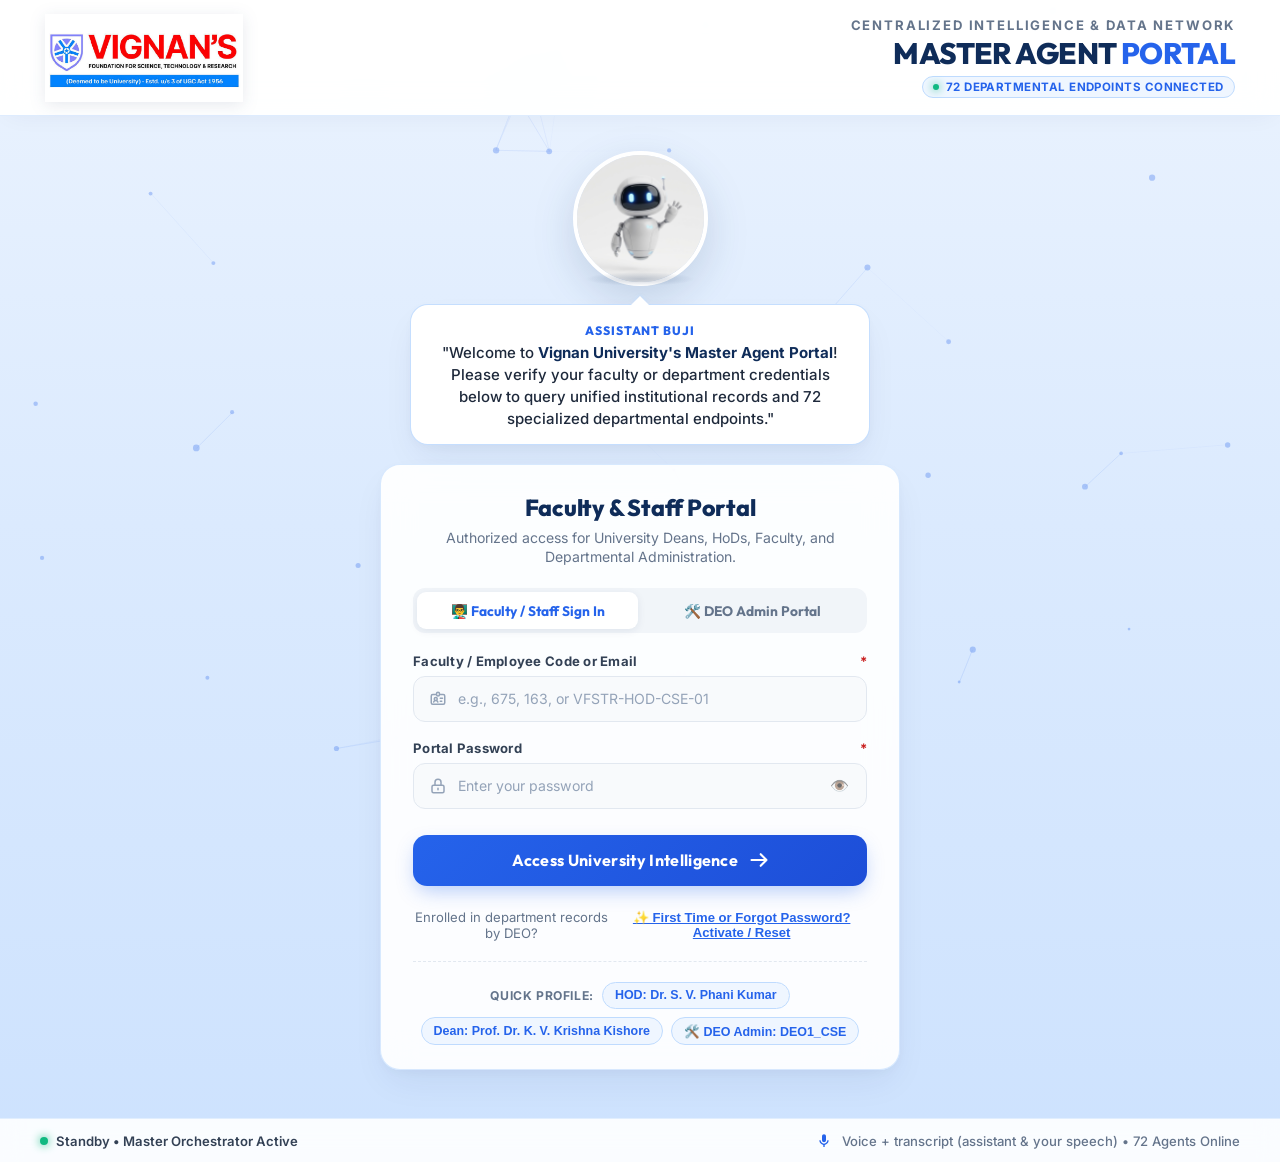
==== commit 0350b928: "feat: DEO security token verification and confirmation modal for faculty activation & password reset" ====
--- a/public/index.html
+++ b/public/index.html
@@ -6,9 +6,9 @@
   <title>Vignan's University — Master Agent Enterprise Portal</title>
   <meta name="description" content="Official Master Agent Orchestration Portal for Vignan's Foundation for Science, Technology & Research — Unified Intelligence & Departmental Data Access.">
   
-  <link rel="stylesheet" href="styles/theme.css?v=13">
-  <link rel="stylesheet" href="styles/login.css?v=13">
-  <link rel="stylesheet" href="styles/chat.css?v=13">
+  <link rel="stylesheet" href="styles/theme.css?v=15">
+  <link rel="stylesheet" href="styles/login.css?v=15">
+  <link rel="stylesheet" href="styles/chat.css?v=15">
   
   <!-- Favicon -->
   <link rel="icon" type="image/jpeg" href="assets/vignan university logo.jiff">
@@ -114,15 +114,15 @@
 
           <div class="auth-switch-text">
             <span>Enrolled in department records by DEO?</span>
-            <button type="button" class="auth-switch-link" id="linkToActivate">✨ First Time? Activate Account &amp; Set Password</button>
+            <button type="button" class="auth-switch-link" id="linkToActivate">✨ First Time or Forgot Password? Activate / Reset</button>
           </div>
         </form>
 
-        <!-- 2. Faculty First-Time Activation Form (Initially Hidden) -->
+        <!-- 2. Faculty First-Time Activation & Password Reset Form (Initially Hidden) -->
         <form id="facultyActivateForm" class="auth-form" autocomplete="off" style="display: none;">
           <div class="auth-form-subheading">
-            <h3 style="font-size: 1.05rem; font-weight: 700; color: #0F2C59; margin-bottom: 0.2rem;">Faculty Account Activation</h3>
-            <p style="font-size: 0.8rem; color: #64748B; margin-bottom: 0.9rem;">Verify your official DEO enrollment by entering your Employee ID and Full Name as registered.</p>
+            <h3 style="font-size: 1.05rem; font-weight: 700; color: #0F2C59; margin-bottom: 0.2rem;">Faculty Activation &amp; Password Reset</h3>
+            <p style="font-size: 0.8rem; color: #64748B; margin-bottom: 0.9rem;">Verify your official DEO enrollment and 6-digit DEO Security Token to create or reset your password.</p>
           </div>
 
           <!-- Step 1: Employee ID -->
@@ -151,8 +151,22 @@
             </div>
           </div>
 
+          <!-- Step 1: DEO Security Token -->
+          <div class="form-group">
+            <label for="activateDeoToken" class="form-label">
+              DEO Security Token <span class="required-star">*</span>
+            </label>
+            <div class="input-wrapper">
+              <svg class="input-icon" xmlns="http://www.w3.org/2000/svg" fill="none" viewBox="0 0 24 24" stroke="currentColor">
+                <path stroke-linecap="round" stroke-linejoin="round" stroke-width="2" d="M15 7a2 2 0 012 2m4 0a6 6 0 01-7.743 5.743L11 17H9v2H7v2H4a1 1 0 01-1-1v-2.586a1 1 0 01.293-.707l5.964-5.964A6 6 0 1121 9z" />
+              </svg>
+              <input type="text" id="activateDeoToken" class="form-input" placeholder="6-digit token from DEO, e.g., 804113" maxlength="10" required>
+            </div>
+            <small style="color: #64748B; font-size: 0.75rem; margin-top: 0.25rem; display: block;">Issued by Department DEO for identity verification &amp; password reset.</small>
+          </div>
+
           <button type="button" class="btn-submit-portal" id="btnVerifyFaculty" style="background:#0284C7;margin-bottom:0.8rem;">
-            <span>Verify University Records</span>
+            <span>Verify Identity &amp; DEO Token</span>
             <svg xmlns="http://www.w3.org/2000/svg" fill="none" viewBox="0 0 24 24" stroke="currentColor">
               <path stroke-linecap="round" stroke-linejoin="round" stroke-width="2.5" d="M9 12l2 2 4-4m6 2a9 9 0 11-18 0 9 9 0 0118 0z" />
             </svg>
@@ -340,6 +354,7 @@
                 <th>Faculty Name</th>
                 <th>Designation</th>
                 <th>Official Email / Phone</th>
+                <th>Security Token</th>
                 <th>Account Status</th>
                 <th>Actions</th>
               </tr>
@@ -403,6 +418,63 @@
               <button type="submit" class="btn-deo-save" id="btnSaveFaculty">Enroll Faculty Member ➜</button>
             </div>
           </form>
+        </div>
+      </div>
+
+      <!-- Modal: Confirm Password Reset & Regenerate Token -->
+      <div id="deoTokenConfirmModal" class="deo-modal-backdrop" style="display: none;">
+        <div class="deo-modal-card" style="max-width: 480px;">
+          <div class="deo-modal-header" style="border-bottom: 1px solid #FEE2E2;">
+            <div>
+              <h3 class="deo-modal-title" style="color: #B91C1C;">⚠️ Confirm Password Reset &amp; Token Re-issue</h3>
+              <p class="deo-modal-sub">Security verification for faculty credential reset.</p>
+            </div>
+            <button type="button" class="btn-deo-modal-close" id="btnCloseTokenConfirmModal">✕</button>
+          </div>
+          <div style="padding: 1.25rem 1.5rem;">
+            <p style="font-size: 0.88rem; color: #334155; margin-bottom: 1rem; line-height: 1.5;">
+              Are you sure you want to re-issue a security token for this faculty member?
+            </p>
+            <div style="background: #F8FAFC; border: 1px solid #E2E8F0; border-radius: 8px; padding: 0.85rem 1rem; margin-bottom: 1rem;">
+              <div style="font-size: 0.85rem; color: #64748B; margin-bottom: 0.25rem;">Employee ID: <strong id="confirmEmpId" style="color: #0F172A; font-family: monospace;">-</strong></div>
+              <div style="font-size: 0.95rem; color: #0F2C59; font-weight: 700;" id="confirmFacultyName">-</div>
+              <div style="font-size: 0.8rem; color: #059669; margin-top: 0.25rem;" id="confirmStatusText">Status: Currently Activated</div>
+            </div>
+            <div style="background: #FEF2F2; border-left: 3px solid #EF4444; padding: 0.65rem 0.85rem; border-radius: 4px; font-size: 0.8rem; color: #991B1B; margin-bottom: 1.25rem;">
+              <strong>Notice:</strong> If this faculty member already has an active password, it will be reset. They will need to use this new 6-digit token to set a fresh password.
+            </div>
+            <div class="deo-modal-actions" style="justify-content: flex-end; gap: 0.75rem;">
+              <button type="button" class="btn-deo-cancel" id="btnCancelRegenToken">Keep Current Password</button>
+              <button type="button" class="btn-deo-save" id="btnConfirmRegenToken" style="background: #DC2626;">Yes, Re-issue New Token</button>
+            </div>
+          </div>
+        </div>
+      </div>
+
+      <!-- Modal: Token Display & Copy Modal -->
+      <div id="deoTokenSuccessModal" class="deo-modal-backdrop" style="display: none;">
+        <div class="deo-modal-card" style="max-width: 440px; text-align: center;">
+          <div style="padding: 1.5rem;">
+            <div style="font-size: 2.2rem; margin-bottom: 0.5rem;">🔑</div>
+            <h3 style="font-size: 1.15rem; font-weight: 700; color: #0F2C59; margin-bottom: 0.35rem;">Security Token Ready</h3>
+            <p style="font-size: 0.82rem; color: #64748B; margin-bottom: 1rem;" id="tokenSuccessFaculty">-</p>
+            
+            <div style="background: #EFF6FF; border: 2px dashed #3B82F6; border-radius: 10px; padding: 1rem; margin-bottom: 1rem;">
+              <span style="font-size: 0.75rem; text-transform: uppercase; letter-spacing: 0.05em; color: #2563EB; font-weight: 700; display: block; margin-bottom: 0.25rem;">Official 6-Digit DEO Token</span>
+              <div style="font-size: 1.9rem; font-weight: 800; color: #1E3A8A; letter-spacing: 0.15em; font-family: monospace;" id="tokenSuccessCode">000000</div>
+            </div>
+
+            <p style="font-size: 0.78rem; color: #64748B; margin-bottom: 1.25rem;">Share this 6-digit token with the faculty member to activate or reset their portal password.</p>
+
+            <div style="display: flex; gap: 0.6rem; justify-content: center;">
+              <button type="button" class="btn-submit-portal" id="btnCopySuccessToken" style="background: #0284C7; padding: 0.55rem 1.2rem; font-size: 0.85rem;">
+                📋 Copy Token
+              </button>
+              <button type="button" class="btn-deo-cancel" id="btnCloseSuccessTokenModal">
+                Done
+              </button>
+            </div>
+          </div>
         </div>
       </div>
     </section>
@@ -801,6 +873,6 @@
     </div>
   </footer>
 
-  <script src="js/app.js?v=13"></script>
+  <script src="js/app.js?v=15"></script>
 </body>
 </html>
--- a/public/styles/login.css
+++ b/public/styles/login.css
@@ -1023,6 +1023,102 @@
   color: #BE123C;
 }
 
+.deo-token-pill {
+  display: inline-flex;
+  align-items: center;
+  gap: 0.35rem;
+  background: #F0FDF4;
+  border: 1px dashed #22C55E;
+  color: #166534;
+  padding: 0.25rem 0.55rem;
+  border-radius: 8px;
+  font-family: monospace;
+  font-size: 0.82rem;
+  font-weight: 700;
+  letter-spacing: 0.05em;
+  user-select: all;
+  cursor: pointer;
+  transition: all var(--transition-fast);
+}
+
+.deo-token-pill:hover {
+  background: #DCFCE7;
+  border-color: #16A34A;
+}
+
+.deo-token-pill.used {
+  background: #F1F5F9;
+  border: 1px solid #CBD5E1;
+  color: #64748B;
+  font-family: inherit;
+  font-weight: 600;
+  font-size: 0.74rem;
+  cursor: default;
+}
+
+.btn-deo-copy-inline {
+  background: transparent;
+  border: none;
+  font-size: 0.82rem;
+  cursor: pointer;
+  padding: 0 0.15rem;
+  opacity: 0.75;
+  transition: opacity var(--transition-fast);
+}
+
+.btn-deo-copy-inline:hover {
+  opacity: 1;
+}
+
+.deo-actions-cell {
+  display: flex;
+  align-items: center;
+  gap: 0.4rem;
+  flex-wrap: wrap;
+}
+
+.btn-deo-reset-pwd {
+  background: #FEF2F2;
+  color: #DC2626;
+  border: 1px solid #FECACA;
+  padding: 0.32rem 0.65rem;
+  border-radius: 6px;
+  font-size: 0.75rem;
+  font-weight: 700;
+  cursor: pointer;
+  display: inline-flex;
+  align-items: center;
+  gap: 0.3rem;
+  transition: all var(--transition-fast);
+}
+
+.btn-deo-reset-pwd:hover {
+  background: #FEE2E2;
+  border-color: #F87171;
+  color: #B91C1C;
+}
+
+.btn-deo-regen-pwd {
+  background: #F0F9FF;
+  color: #0284C7;
+  border: 1px solid #BAE6FD;
+  padding: 0.32rem 0.65rem;
+  border-radius: 6px;
+  font-size: 0.75rem;
+  font-weight: 700;
+  cursor: pointer;
+  display: inline-flex;
+  align-items: center;
+  gap: 0.3rem;
+  transition: all var(--transition-fast);
+}
+
+.btn-deo-regen-pwd:hover {
+  background: #E0F2FE;
+  border-color: #7DD3FC;
+  color: #0369A1;
+}
+
 /* DEO Modal Backdrop & Card */
 .deo-modal-backdrop {
   position: fixed;
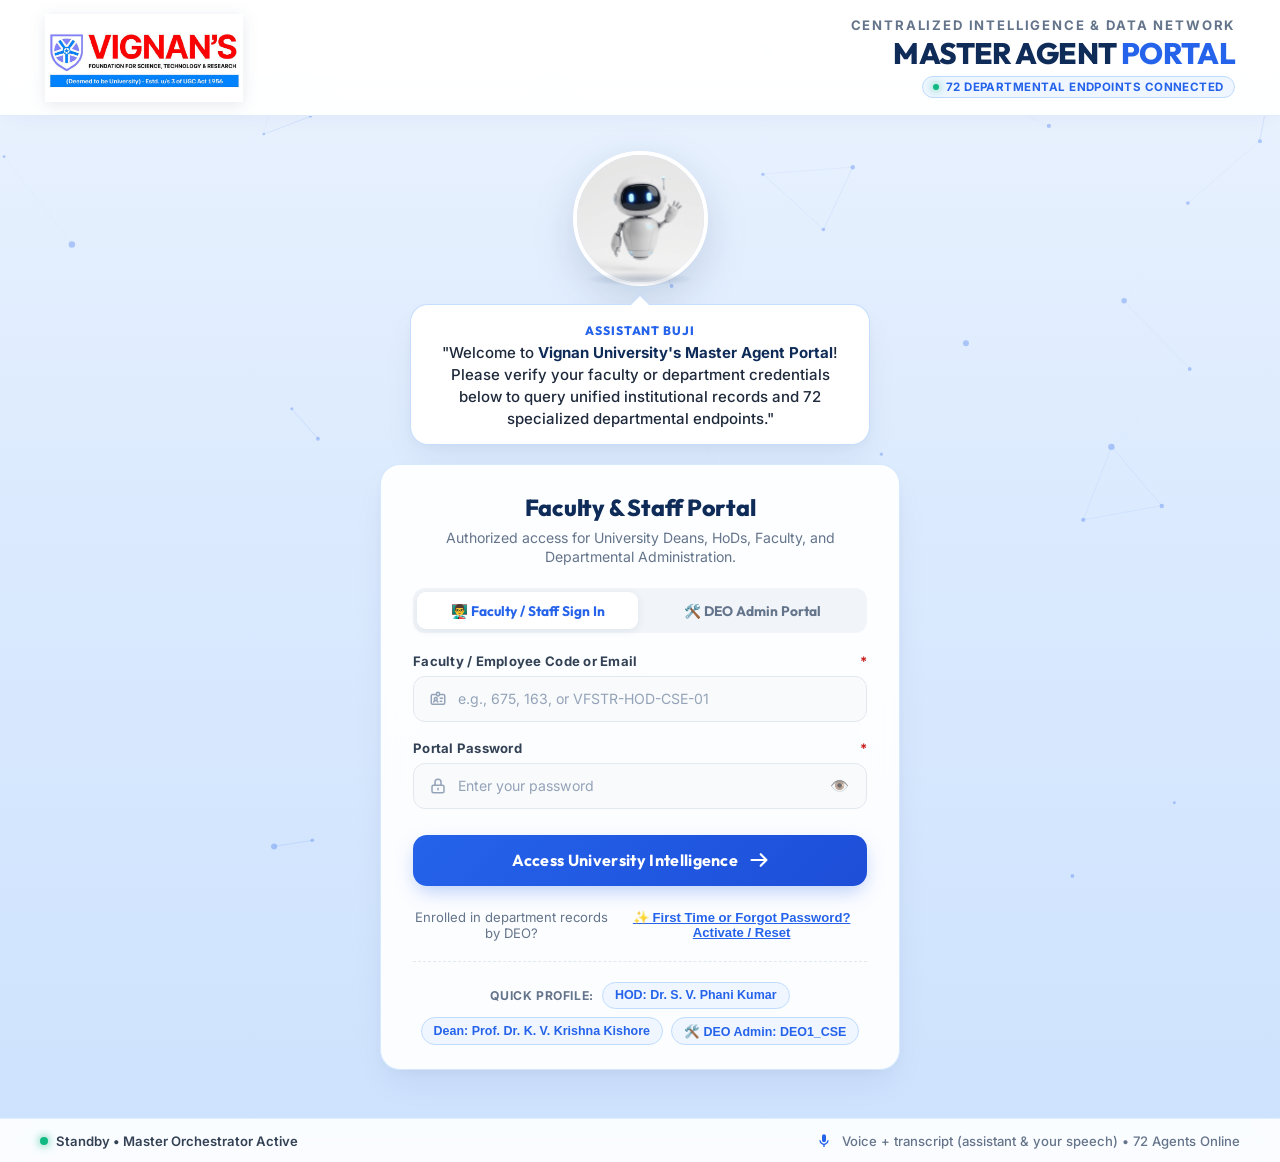
==== commit 066c537b: "feat(deo): add bulk Excel and CSV faculty import with live preview and template download" ====
--- a/public/index.html
+++ b/public/index.html
@@ -6,10 +6,18 @@
   <title>Vignan's University — Master Agent Enterprise Portal</title>
   <meta name="description" content="Official Master Agent Orchestration Portal for Vignan's Foundation for Science, Technology & Research — Unified Intelligence & Departmental Data Access.">
   
-  <link rel="stylesheet" href="styles/theme.css?v=15">
-  <link rel="stylesheet" href="styles/login.css?v=15">
-  <link rel="stylesheet" href="styles/chat.css?v=15">
+  <link rel="stylesheet" href="styles/theme.css?v=16">
+  <link rel="stylesheet" href="styles/login.css?v=16">
+  <link rel="stylesheet" href="styles/chat.css?v=16">
   
+  <!-- SheetJS Library for Client-Side Excel / CSV Parsing (Local with CDN Fallback) -->
+  <script src="js/xlsx.full.min.js"></script>
+  <script>
+    if (typeof XLSX === 'undefined') {
+      document.write('<script src="https://cdn.jsdelivr.net/npm/xlsx@0.18.5/dist/xlsx.full.min.js"><\\/script>');
+    }
+  </script>
+
   <!-- Favicon -->
   <link rel="icon" type="image/jpeg" href="assets/vignan university logo.jiff">
 </head>
@@ -340,7 +348,10 @@
               <option value="activated">✅ Activated Only</option>
             </select>
             <button type="button" class="btn-deo-add-faculty" id="btnOpenAddFacultyModal">
-              ➕ Enroll New Faculty Member
+              ➕ Enroll Faculty
+            </button>
+            <button type="button" class="btn-deo-excel-import" id="btnOpenExcelModal">
+              📁 Bulk Excel Import
             </button>
           </div>
         </div>
@@ -475,6 +486,73 @@
               </button>
             </div>
           </div>
+      <!-- Modal: Bulk Faculty Import via Excel / CSV -->
+      <div id="deoExcelImportModal" class="deo-modal-backdrop" style="display: none;">
+        <div class="deo-modal-card" style="max-width: 680px;">
+          <div class="deo-modal-header" style="border-bottom: 1px solid #E2E8F0;">
+            <div>
+              <h3 class="deo-modal-title" style="color: #065F46;">📁 Bulk Faculty Import (Excel / CSV)</h3>
+              <p class="deo-modal-sub">Upload department spreadsheet to enroll multiple faculty members in batch.</p>
+            </div>
+            <button type="button" class="btn-deo-modal-close" id="btnCloseExcelModal">✕</button>
+          </div>
+
+          <div style="padding: 1.25rem 1.5rem;">
+            <!-- Helper Header: Template & Format -->
+            <div style="display:flex; justify-content:space-between; align-items:center; background:#F0FDF4; border:1px solid #BBF7D0; padding:0.75rem 1rem; border-radius:8px; margin-bottom:1.25rem;">
+              <div>
+                <strong style="font-size:0.82rem; color:#166534; display:block;">Supported Formats: .xlsx, .xls, .csv</strong>
+                <span style="font-size:0.75rem; color:#4B5563;">Recognizes official columns: Emp ID, Faculty Name, Designation, Mobile</span>
+              </div>
+              <button type="button" class="btn-download-template" id="btnDownloadExcelTemplate" title="Download sample template spreadsheet">
+                📥 Sample Template
+              </button>
+            </div>
+
+            <!-- Drag & Drop Zone -->
+            <div class="deo-excel-dropzone" id="deoExcelDropZone">
+              <input type="file" id="deoExcelFileInput" accept=".xlsx, .xls, .csv" />
+              <div style="font-size: 2.2rem; margin-bottom: 0.35rem;">📊</div>
+              <p style="font-weight: 700; color: #1E293B; font-size: 0.92rem; margin-bottom: 0.25rem;">
+                Click to browse or drag &amp; drop your Excel / CSV file here
+              </p>
+              <span style="font-size: 0.78rem; color: #64748B;">Supports official VFSTR department faculty list format</span>
+            </div>
+
+            <!-- Live Parsing Preview -->
+            <div id="deoExcelPreviewContainer" style="display: none; margin-top: 1rem;">
+              <div style="display: flex; justify-content: space-between; align-items: center; margin-bottom: 0.5rem;">
+                <span style="font-size: 0.84rem; font-weight: 700; color: #0F172A;" id="deoPreviewFileName">Sheet Preview</span>
+                <span style="font-size: 0.76rem; color: #059669; font-weight: 700;" id="deoPreviewSummary">0 Records</span>
+              </div>
+
+              <div class="deo-excel-preview-box">
+                <table class="deo-excel-preview-table">
+                  <thead>
+                    <tr>
+                      <th>#</th>
+                      <th>Emp ID</th>
+                      <th>Faculty Name</th>
+                      <th>Designation</th>
+                      <th>Mobile</th>
+                      <th>Status</th>
+                    </tr>
+                  </thead>
+                  <tbody id="deoExcelPreviewBody">
+                    <!-- Populated dynamically -->
+                  </tbody>
+                </table>
+              </div>
+            </div>
+
+            <!-- Modal Action Footer -->
+            <div class="deo-modal-actions" style="margin-top: 1.25rem; justify-content: flex-end; gap: 0.75rem;">
+              <button type="button" class="btn-deo-cancel" id="btnCancelExcelModal">Cancel</button>
+              <button type="button" class="btn-deo-save" id="btnProcessExcelImport" style="background:#059669;" disabled>
+                Enroll Faculty Members ➜
+              </button>
+            </div>
+          </div>
         </div>
       </div>
     </section>
@@ -873,6 +951,6 @@
     </div>
   </footer>
 
-  <script src="js/app.js?v=15"></script>
+  <script src="js/app.js?v=16"></script>
 </body>
 </html>
--- a/public/styles/login.css
+++ b/public/styles/login.css
@@ -935,6 +935,125 @@
   transform: translateY(-1px);
 }
 
+.btn-deo-excel-import {
+  background: #059669;
+  color: #FFFFFF;
+  border: none;
+  padding: 0.65rem 1.1rem;
+  border-radius: 8px;
+  font-family: var(--font-heading);
+  font-size: 0.82rem;
+  font-weight: 700;
+  cursor: pointer;
+  display: inline-flex;
+  align-items: center;
+  gap: 0.4rem;
+  transition: all var(--transition-fast);
+  box-shadow: 0 2px 6px rgba(5, 150, 105, 0.25);
+}
+
+.btn-deo-excel-import:hover {
+  background: #047857;
+  transform: translateY(-1px);
+}
+
+.deo-excel-dropzone {
+  border: 2px dashed #94A3B8;
+  border-radius: 12px;
+  padding: 1.75rem 1rem;
+  text-align: center;
+  background: #F8FAFC;
+  cursor: pointer;
+  transition: all var(--transition-fast);
+  position: relative;
+}
+
+.deo-excel-dropzone:hover,
+.deo-excel-dropzone.dragover {
+  border-color: #059669;
+  background: #ECFDF5;
+}
+
+.deo-excel-dropzone input[type="file"] {
+  position: absolute;
+  top: 0;
+  left: 0;
+  width: 100%;
+  height: 100%;
+  opacity: 0;
+  cursor: pointer;
+}
+
+.deo-excel-preview-box {
+  margin-top: 1rem;
+  max-height: 240px;
+  overflow-y: auto;
+  border: 1px solid #E2E8F0;
+  border-radius: 8px;
+  font-size: 0.78rem;
+}
+
+.deo-excel-preview-table {
+  width: 100%;
+  border-collapse: collapse;
+}
+
+.deo-excel-preview-table th {
+  background: #F1F5F9;
+  padding: 0.4rem 0.6rem;
+  font-size: 0.72rem;
+  font-weight: 700;
+  color: #475569;
+  text-transform: uppercase;
+  position: sticky;
+  top: 0;
+  z-index: 2;
+}
+
+.deo-excel-preview-table td {
+  padding: 0.4rem 0.6rem;
+  border-bottom: 1px solid #F1F5F9;
+  color: #1E293B;
+}
+
+.deo-badge-new {
+  background: #DCFCE7;
+  color: #166534;
+  padding: 0.15rem 0.45rem;
+  border-radius: 4px;
+  font-weight: 700;
+  font-size: 0.7rem;
+}
+
+.deo-badge-duplicate {
+  background: #FEE2E2;
+  color: #991B1B;
+  padding: 0.15rem 0.45rem;
+  border-radius: 4px;
+  font-weight: 700;
+  font-size: 0.7rem;
+}
+
+.btn-download-template {
+  background: #F0FDF4;
+  color: #059669;
+  border: 1px solid #A7F3D0;
+  padding: 0.35rem 0.75rem;
+  border-radius: 6px;
+  font-size: 0.76rem;
+  font-weight: 700;
+  cursor: pointer;
+  display: inline-flex;
+  align-items: center;
+  gap: 0.35rem;
+  transition: all var(--transition-fast);
+}
+
+.btn-download-template:hover {
+  background: #DCFCE7;
+  border-color: #6EE7B7;
+}
+
 /* Faculty Table */
 .deo-table-wrapper {
   overflow-x: auto;
